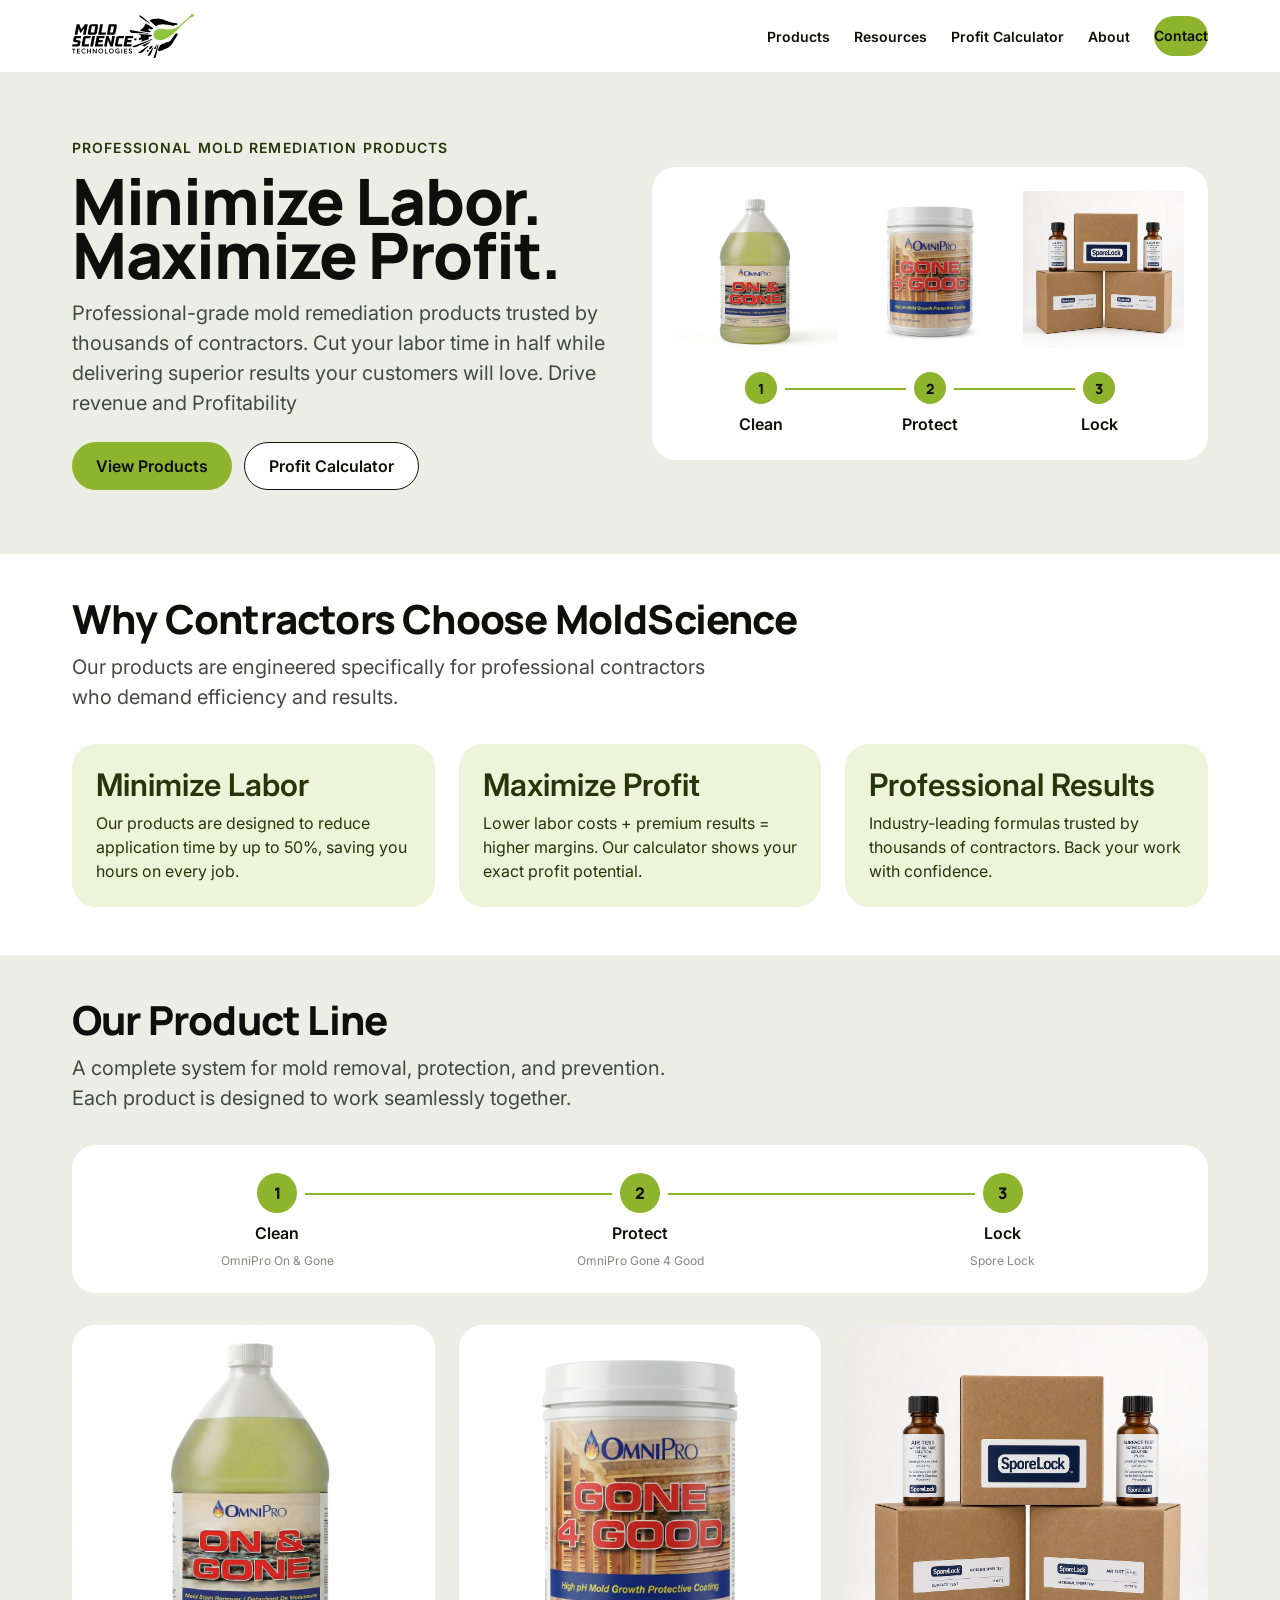
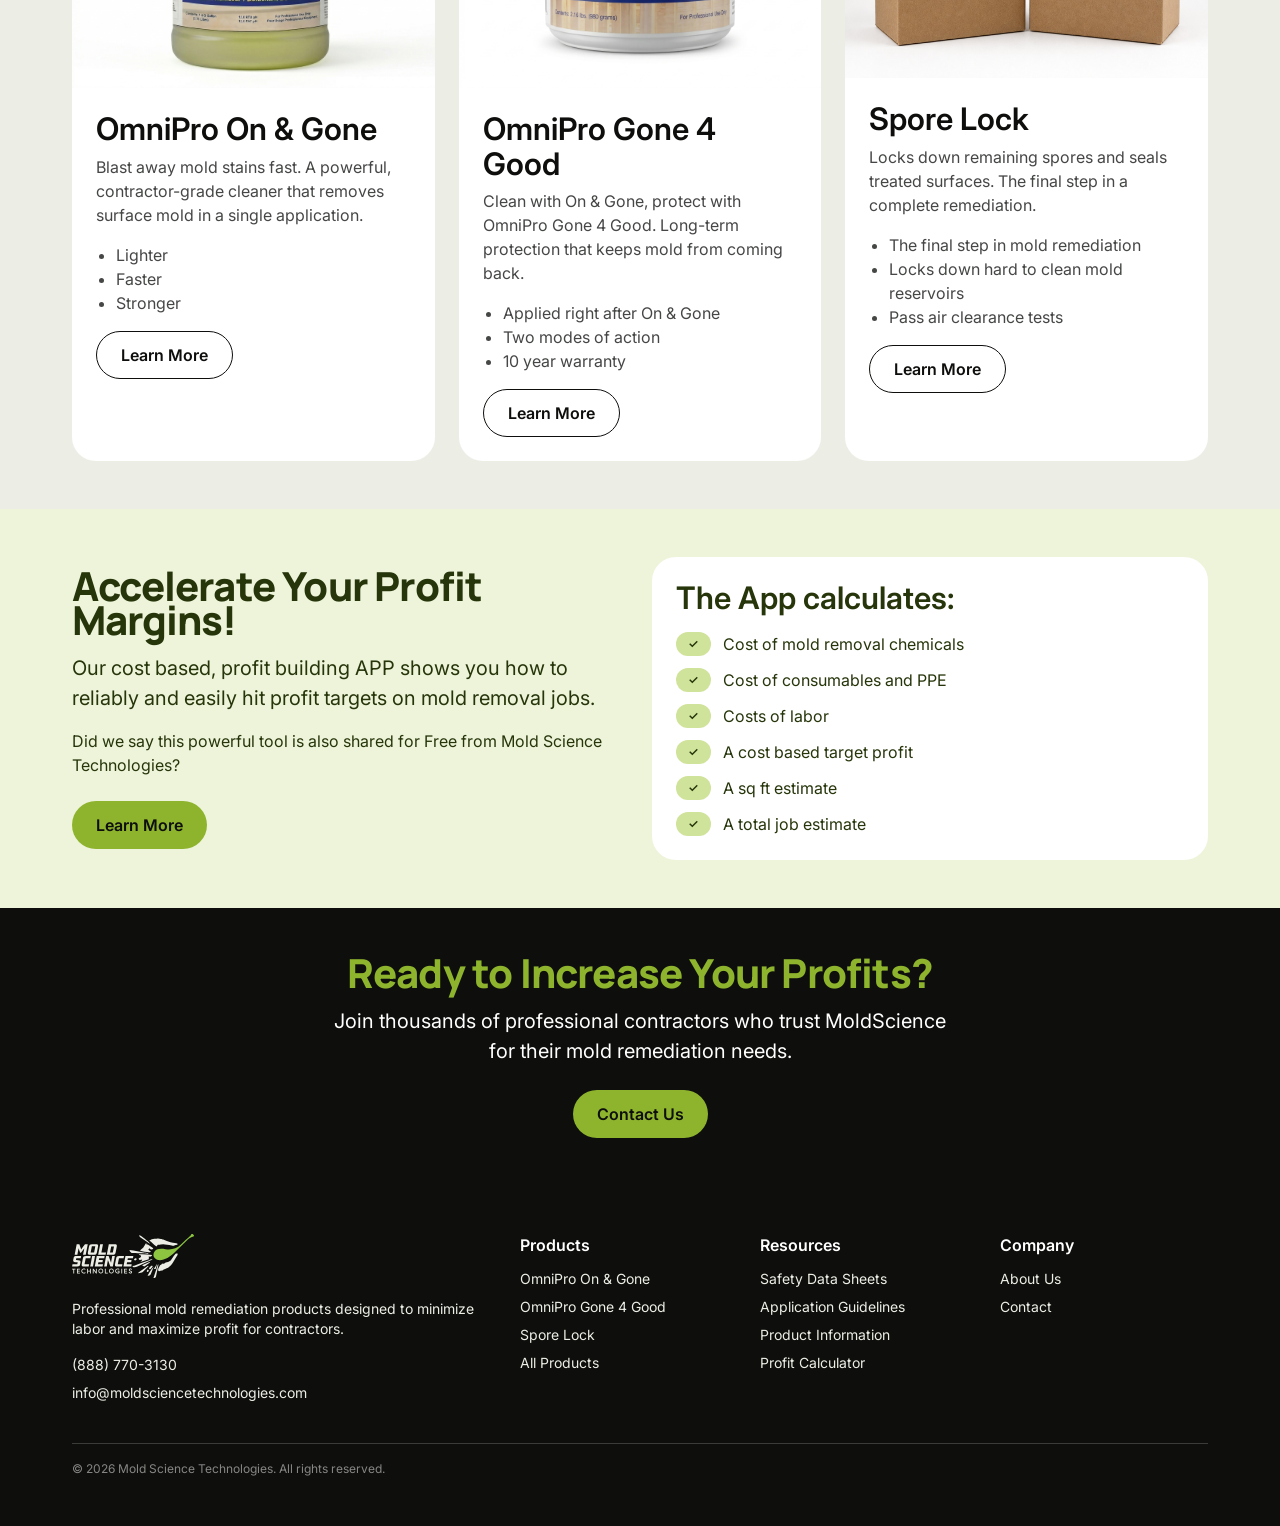
==== index.html @ 7e909fd3 "Sync live site source from Vercel deployment Co-Authored-By: Claude Fable 5 <noreply@anthropic.com>" ====
<!doctype html>
<html lang="en">
<head>
  <meta charset="utf-8">
  <meta name="viewport" content="width=device-width, initial-scale=1">
  <title>Mold Science Technologies — Professional Mold Remediation Products</title>
  <meta name="description" content="Professional-grade mold remediation products trusted by thousands of contractors. Cut your labor time in half while delivering superior results.">
  <link rel="icon" href="/assets/img/favicon.svg" type="image/svg+xml">
  <link rel="preconnect" href="https://fonts.googleapis.com">
  <link rel="preconnect" href="https://fonts.gstatic.com" crossorigin>
  <link href="https://fonts.googleapis.com/css2?family=Manrope:wght@800&family=Inter:wght@400;600&display=swap" rel="stylesheet">
  <link rel="stylesheet" href="/styles/tokens.css">
  <link rel="stylesheet" href="/styles/site.css">
</head>
<body>

  <header class="nav">
    <div class="container nav-inner">
      <a class="nav-logo" href="/" aria-label="Mold Science Technologies — Home">
        <img src="/assets/img/logo.svg" alt="Mold Science Technologies">
      </a>
      <button class="nav-toggle" aria-expanded="false" aria-label="Menu">
        <svg width="24" height="24" viewBox="0 0 24 24" fill="none" aria-hidden="true"><path d="M3 6h18M3 12h18M3 18h18" stroke="currentColor" stroke-width="2" stroke-linecap="round"/></svg>
      </button>
      <ul class="nav-links">
        <li><a href="/products">Products</a></li>
        <li><a href="/resources">Resources</a></li>
        <li><a href="/calculator">Profit Calculator</a></li>
        <li><a href="/about">About</a></li>
        <li><a class="btn btn--primary" href="/contact">Contact</a></li>
      </ul>
    </div>
  </header>

  <main>
    <!-- Hero -->
    <section class="band band--soft band--hero">
      <div class="container grid grid--2" style="align-items: center;">
        <div>
          <p class="eyebrow">Professional Mold Remediation Products</p>
          <h1 class="display-xl mb-4">Minimize Labor. Maximize Profit.</h1>
          <p class="body-lg mb-6">Professional-grade mold remediation products trusted by thousands of contractors. Cut your labor time in half while delivering superior results your customers will love.  Drive revenue and Profitability</p>
          <div class="cluster">
            <a class="btn btn--primary" href="/products">View Products</a>
            <a class="btn btn--tertiary" href="/calculator">Profit Calculator</a>
          </div>
        </div>
        <div class="card">
          <div class="grid grid--3" style="gap: var(--sp-3); grid-template-columns: repeat(3, 1fr);">
            <img src="/assets/img/product-onandgone.jpg" alt="OmniPro On &amp; Gone" loading="eager">
            <img src="/assets/img/product-gone4good.jpg" alt="OmniPro Gone 4 Good" loading="eager">
            <img src="/assets/img/product-sporelock.jpg" alt="Spore Lock" loading="eager">
          </div>
          <ol class="steprail steprail--compact" style="margin-top: var(--sp-4);" aria-label="The MoldScience 3-step system">
            <li><span class="node">1</span><span class="step-name">Clean</span></li>
            <li><span class="node">2</span><span class="step-name">Protect</span></li>
            <li><span class="node">3</span><span class="step-name">Lock</span></li>
          </ol>
        </div>
      </div>
    </section>

    <!-- Why -->
    <section class="band band--white">
      <div class="container">
        <h2 class="display-md mb-4">Why Contractors Choose MoldScience</h2>
        <p class="body-lg mb-8" style="max-width: 640px;">Our products are engineered specifically for professional contractors who demand efficiency and results.</p>
        <div class="grid grid--3">
          <div class="card card--pale">
            <h3 class="display-sm mb-2">Minimize Labor</h3>
            <p>Our products are designed to reduce application time by up to 50%, saving you hours on every job.</p>
          </div>
          <div class="card card--pale">
            <h3 class="display-sm mb-2">Maximize Profit</h3>
            <p>Lower labor costs + premium results = higher margins. Our calculator shows your exact profit potential.</p>
          </div>
          <div class="card card--pale">
            <h3 class="display-sm mb-2">Professional Results</h3>
            <p>Industry-leading formulas trusted by thousands of contractors. Back your work with confidence.</p>
          </div>
        </div>
      </div>
    </section>

    <!-- Product line + step rail -->
    <section class="band band--soft">
      <div class="container">
        <h2 class="display-md mb-4">Our Product Line</h2>
        <p class="body-lg mb-8" style="max-width: 640px;">A complete system for mold removal, protection, and prevention. Each product is designed to work seamlessly together.</p>

        <div class="card mb-8">
          <ol class="steprail" aria-label="The MoldScience 3-step system">
            <li><span class="node">1</span><span class="step-name">Clean</span><span class="step-product">OmniPro On &amp; Gone</span></li>
            <li><span class="node">2</span><span class="step-name">Protect</span><span class="step-product">OmniPro Gone 4 Good</span></li>
            <li><span class="node">3</span><span class="step-name">Lock</span><span class="step-product">Spore Lock</span></li>
          </ol>
        </div>

        <div class="grid grid--3">
          <div class="card card--media">
            <div class="card-figure" style="aspect-ratio: 4 / 3;">
              <img src="/assets/img/product-onandgone.jpg" alt="OmniPro On &amp; Gone bottle" loading="lazy" style="max-height: 100%; object-fit: contain;">
            </div>
            <div class="card-body">
              <h3 class="display-sm mb-2">OmniPro On &amp; Gone</h3>
              <p class="mb-4">Blast away mold stains fast. A powerful, contractor-grade cleaner that removes surface mold in a single application.</p>
              <ul class="mb-4" style="padding-left: var(--sp-5); margin: 0 0 var(--sp-4);">
                <li>Lighter</li>
                <li>Faster</li>
                <li>Stronger</li>
              </ul>
              <a class="btn btn--tertiary" href="/products/on-and-gone">Learn More</a>
            </div>
          </div>
          <div class="card card--media">
            <div class="card-figure" style="aspect-ratio: 4 / 3;">
              <img src="/assets/img/product-gone4good.jpg" alt="OmniPro Gone 4 Good bottle" loading="lazy" style="max-height: 100%; object-fit: contain;">
            </div>
            <div class="card-body">
              <h3 class="display-sm mb-2">OmniPro Gone 4 Good</h3>
              <p class="mb-4">Clean with On &amp; Gone, protect with OmniPro Gone 4 Good. Long-term protection that keeps mold from coming back.</p>
              <ul class="mb-4" style="padding-left: var(--sp-5); margin: 0 0 var(--sp-4);">
                <li>Applied right after On &amp; Gone</li>
                <li>Two modes of action</li>
                <li>10 year warranty</li>
              </ul>
              <a class="btn btn--tertiary" href="/products/gone-4-good">Learn More</a>
            </div>
          </div>
          <div class="card card--media">
            <div class="card-figure" style="aspect-ratio: 4 / 3;">
              <img src="/assets/img/product-sporelock.jpg" alt="Spore Lock bottle" loading="lazy" style="max-height: 100%; object-fit: contain;">
            </div>
            <div class="card-body">
              <h3 class="display-sm mb-2">Spore Lock</h3>
              <p class="mb-4">Locks down remaining spores and seals treated surfaces. The final step in a complete remediation.</p>
              <ul class="mb-4" style="padding-left: var(--sp-5); margin: 0 0 var(--sp-4);">
                <li>The final step in mold remediation</li>
                <li>Locks down hard to clean mold reservoirs</li>
                <li>Pass air clearance tests</li>
              </ul>
              <a class="btn btn--tertiary" href="/products/spore-lock">Learn More</a>
            </div>
          </div>
        </div>
      </div>
    </section>

    <!-- App promo -->
    <section class="band band--pale">
      <div class="container grid grid--2" style="align-items: center;">
        <div>
          <h2 class="display-md mb-4">Accelerate Your Profit Margins!</h2>
          <p class="body-lg mb-4">Our cost based, profit building APP shows you how to reliably and easily hit profit targets on mold removal jobs.</p>
          <p class="mb-6">Did we say this powerful tool is also shared for Free from Mold Science Technologies?</p>
          <a class="btn btn--primary" href="/calculator">Learn More</a>
        </div>
        <div class="card">
          <h3 class="display-sm mb-4">The App calculates:</h3>
          <ul style="list-style: none; margin: 0; padding: 0; display: grid; gap: var(--sp-3);">
            <li class="cluster" style="flex-wrap: nowrap; align-items: flex-start;"><span class="badge" aria-hidden="true">✓</span><span>Cost of mold removal chemicals</span></li>
            <li class="cluster" style="flex-wrap: nowrap; align-items: flex-start;"><span class="badge" aria-hidden="true">✓</span><span>Cost of consumables and PPE</span></li>
            <li class="cluster" style="flex-wrap: nowrap; align-items: flex-start;"><span class="badge" aria-hidden="true">✓</span><span>Costs of labor</span></li>
            <li class="cluster" style="flex-wrap: nowrap; align-items: flex-start;"><span class="badge" aria-hidden="true">✓</span><span>A cost based target profit</span></li>
            <li class="cluster" style="flex-wrap: nowrap; align-items: flex-start;"><span class="badge" aria-hidden="true">✓</span><span>A sq ft estimate</span></li>
            <li class="cluster" style="flex-wrap: nowrap; align-items: flex-start;"><span class="badge" aria-hidden="true">✓</span><span>A total job estimate</span></li>
          </ul>
        </div>
      </div>
    </section>

    <!-- Conversion moment -->
    <section class="band band--dark">
      <div class="container center">
        <h2 class="display-md mb-4">Ready to Increase Your Profits?</h2>
        <p class="body-lg mb-6" style="max-width: 620px; margin-inline: auto;">Join thousands of professional contractors who trust MoldScience for their mold remediation needs.</p>
        <a class="btn btn--primary" href="/contact">Contact Us</a>
      </div>
    </section>
  </main>

  <footer class="footer">
    <div class="container">
      <div class="footer-grid">
        <div>
          <div class="footer-logo"><img src="/assets/img/logo-light.svg" alt="Mold Science Technologies"></div>
          <p>Professional mold remediation products designed to minimize labor and maximize profit for contractors.</p>
          <ul>
            <li><a href="tel:+18887703130">(888) 770-3130</a></li>
            <li><a href="mailto:info@moldsciencetechnologies.com">info@moldsciencetechnologies.com</a></li>
          </ul>
        </div>
        <div>
          <h4>Products</h4>
          <ul>
            <li><a href="/products/on-and-gone">OmniPro On &amp; Gone</a></li>
            <li><a href="/products/gone-4-good">OmniPro Gone 4 Good</a></li>
            <li><a href="/products/spore-lock">Spore Lock</a></li>
            <li><a href="/products">All Products</a></li>
          </ul>
        </div>
        <div>
          <h4>Resources</h4>
          <ul>
            <li><a href="/resources#sds">Safety Data Sheets</a></li>
            <li><a href="/resources#guides">Application Guidelines</a></li>
            <li><a href="/resources">Product Information</a></li>
            <li><a href="/calculator">Profit Calculator</a></li>
          </ul>
        </div>
        <div>
          <h4>Company</h4>
          <ul>
            <li><a href="/about">About Us</a></li>
            <li><a href="/contact">Contact</a></li>
          </ul>
        </div>
      </div>
      <p class="footer-meta">© 2026 Mold Science Technologies. All rights reserved.</p>
    </div>
  </footer>

  <script src="/js/site.js"></script>
</body>
</html>
---- styles/tokens.css ----
/* ==========================================================================
   Mold Science Technologies — Design Tokens
   Source of truth: MST-DESIGN.md v1.0 (locked). No new colors, no new fonts.
   ========================================================================== */

:root {
  /* ---- Color ---- */
  --primary:         #8EB42E; /* logo green — CTAs + step rail ONLY */
  --on-primary:      #0e0f0c;
  --primary-active:  #A6CC48;
  --primary-neutral: #CFE39A; /* badges, step markers */
  --primary-pale:    #EEF4DA; /* pale green feature-card bg */

  --ink:       #0e0f0c; /* headlines, dark bands, footer */
  --ink-deep:  #26350A; /* text on primary-pale surfaces */
  --body:      #454745;
  --mute:      #868685;

  --canvas:      #ffffff;
  --canvas-soft: #ECEEE6; /* sage band */

  --positive:      #2ead4b;
  --positive-deep: #054d28;
  --warning:       #ffd11a;
  --warning-deep:  #b86700;
  --negative:      #d03238;
  --negative-deep: #a72027;

  /* ---- Typography ---- */
  --font-display: "Manrope", "Inter", sans-serif; /* weight 800 heroes */
  --font-body:    "Inter", sans-serif;            /* 400 / 600 */

  /* Scale (Wise, unchanged) — fluid floor for small screens */
  --display-mega-size: clamp(3.25rem, 1rem + 9vw, 7.875rem);   /* → 126 */
  --display-mega-line: 0.85;                                    /* 107/126 */
  --display-xxl-size:  clamp(2.875rem, 1rem + 7vw, 6rem);      /* → 96 */
  --display-xxl-line:  0.854;                                   /* 82/96 */
  --display-xl-size:   clamp(2.25rem, 1.25rem + 4vw, 4rem);    /* → 64 */
  --display-xl-line:   0.844;                                   /* 54/64 */
  --display-md-size:   clamp(1.75rem, 1.35rem + 1.6vw, 2.5rem);/* → 40 */
  --display-md-line:   0.85;                                    /* 34/40 */
  --display-sm-size:   clamp(1.5rem, 1.3rem + 0.8vw, 2rem);    /* → 32, Inter 600 */
  --display-sm-line:   1.125;

  --body-lg-size: 1.25rem;   --body-lg-line: 1.5;   /* 20/30 lead */
  --body-md-size: 1rem;      --body-md-line: 1.5;   /* 16/24 */
  --body-sm-size: 0.875rem;  --body-sm-line: 1.43;  /* 14/20 */
  --caption-size: 0.75rem;   --caption-line: 1.333; /* 12/16 */
  --button-size:  1rem;      /* 16 / 600 */

  /* ---- Shape ---- */
  --radius-card:  24px;
  --radius-input: 12px;
  --radius-pill:  9999px;

  /* ---- Spacing (base 4px) ---- */
  --sp-1: 4px;  --sp-2: 8px;  --sp-3: 12px; --sp-4: 16px;
  --sp-5: 20px; --sp-6: 24px; --sp-8: 32px; --sp-10: 40px;
  --sp-12: 48px; --sp-16: 64px; --sp-20: 80px;

  --band-pad: var(--sp-12);   /* bands 48px vertical */
  --card-pad: var(--sp-6);    /* card interiors 24px */
  --btn-height: 48px;

  --container: 1200px;
}
---- styles/site.css ----
/* ==========================================================================
   Mold Science Technologies — Component layer
   Everything here derives from tokens.css. Page rhythm:
   sage hero → white → alternating sage/white → dark CTA → dark footer.
   ========================================================================== */

/* ---- Reset / base ------------------------------------------------------ */
*, *::before, *::after { box-sizing: border-box; }
html { -webkit-text-size-adjust: 100%; }
body {
  margin: 0;
  font-family: var(--font-body);
  font-size: var(--body-md-size);
  line-height: var(--body-md-line);
  color: var(--body);
  background: var(--canvas);
}
img, video, svg { max-width: 100%; height: auto; display: block; }
a { color: inherit; }
:focus-visible { outline: 2px solid var(--ink); outline-offset: 2px; }

/* ---- Type -------------------------------------------------------------- */
h1, h2, h3, h4 { margin: 0; color: var(--ink); }
p { margin: 0 0 var(--sp-4); }
p:last-child { margin-bottom: 0; }

.display-mega, .display-xxl, .display-xl, .display-md {
  font-family: var(--font-display);
  font-weight: 800; /* heroes never lighter than 800 */
  letter-spacing: -0.02em;
  color: var(--ink);
}
.display-mega { font-size: var(--display-mega-size); line-height: var(--display-mega-line); }
.display-xxl  { font-size: var(--display-xxl-size);  line-height: var(--display-xxl-line); }
.display-xl   { font-size: var(--display-xl-size);   line-height: var(--display-xl-line); }
.display-md   { font-size: var(--display-md-size);   line-height: var(--display-md-line); }
.display-sm   { font-family: var(--font-body); font-weight: 600;
                font-size: var(--display-sm-size); line-height: var(--display-sm-line); color: var(--ink); }

.body-lg  { font-size: var(--body-lg-size); line-height: var(--body-lg-line); }
.body-sm  { font-size: var(--body-sm-size); line-height: var(--body-sm-line); }
.caption  { font-size: var(--caption-size); line-height: var(--caption-line); color: var(--mute); }
.strong   { font-weight: 600; color: var(--ink); }

.eyebrow {
  font-size: var(--body-sm-size);
  font-weight: 600;
  letter-spacing: 0.08em;
  text-transform: uppercase;
  color: var(--ink-deep);
  margin: 0 0 var(--sp-4);
}

/* ---- Layout ------------------------------------------------------------ */
.container {
  max-width: var(--container);
  margin-inline: auto;
  padding-inline: var(--sp-5);
}
@media (min-width: 768px) { .container { padding-inline: var(--sp-8); } }

.band { padding-block: var(--band-pad); }
.band--white { background: var(--canvas); }
.band--soft  { background: var(--canvas-soft); }
.band--pale  { background: var(--primary-pale); color: var(--ink-deep); }
.band--pale h1, .band--pale h2, .band--pale h3, .band--pale h4 { color: var(--ink-deep); }
.band--dark  { background: var(--ink); color: var(--canvas); }
.band--dark h1, .band--dark h2, .band--dark h3 { color: var(--primary); } /* conversion moment */
@media (min-width: 768px) { .band--hero { padding-block: var(--sp-16); } }

.grid { display: grid; gap: var(--sp-6); }
@media (min-width: 768px) {
  .grid--2 { grid-template-columns: repeat(2, 1fr); }
  .grid--3 { grid-template-columns: repeat(3, 1fr); }
}

/* ---- Buttons ------------------------------------------------------------
   primary = green pill / near-black label · secondary = sage pill
   tertiary = white + 1px ink outline. All ~48px tall. */
.btn {
  display: inline-flex;
  align-items: center;
  justify-content: center;
  gap: var(--sp-2);
  min-height: var(--btn-height);
  padding: 0 var(--sp-6);
  border-radius: var(--radius-pill);
  border: 0;
  font-family: var(--font-body);
  font-size: var(--button-size);
  font-weight: 600;
  line-height: 1;
  text-decoration: none;
  cursor: pointer;
  transition: background-color 140ms ease-out, border-color 140ms ease-out;
}
.btn--primary { background: var(--primary); color: var(--on-primary); }
.btn--primary:hover, .btn--primary:active { background: var(--primary-active); }
.btn--secondary { background: var(--canvas-soft); color: var(--ink); }
.btn--secondary:hover { background: var(--primary-neutral); }
.btn--tertiary { background: var(--canvas); color: var(--ink); border: 1px solid var(--ink); }
.btn--tertiary:hover { background: var(--canvas-soft); }
/* on sage bands the secondary pill needs the white surface treatment */
.band--soft .btn--secondary { background: var(--canvas); }
.band--soft .btn--secondary:hover { background: var(--primary-neutral); }

/* ---- Cards --------------------------------------------------------------
   Elevation = surface contrast, not shadows. */
.card {
  background: var(--canvas);
  border-radius: var(--radius-card);
  padding: var(--card-pad);
}
.card--pale { background: var(--primary-pale); color: var(--ink-deep); }
.card--pale h3, .card--pale h4, .card--pale .stat { color: var(--ink-deep); }
.card--dark { background: var(--ink); color: var(--canvas); } /* promo moments only */
.card--dark h3, .card--dark h4 { color: var(--primary); }
.card--media { padding: 0; overflow: hidden; }
.card--media .card-body { padding: var(--card-pad); }
.card-figure { background: var(--canvas); display: grid; place-items: center; }
.card-figure img { width: 100%; object-fit: contain; }

.stat { font-family: var(--font-display); font-weight: 800; font-size: var(--display-md-size); line-height: var(--display-md-line); }

/* ---- Badges -------------------------------------------------------------*/
.badge {
  display: inline-flex;
  align-items: center;
  padding: var(--sp-1) var(--sp-3);
  border-radius: var(--radius-pill);
  background: var(--primary-neutral);
  color: var(--ink-deep);
  font-size: var(--caption-size);
  font-weight: 600;
  line-height: var(--caption-line);
}

/* ---- Step rail — THE signature element -----------------------------------
   Clean (On & Gone) → Protect (Gone 4 Good) → Lock (Spore Lock).
   Green nodes joined by a connector. On product pages, `aria-current="step"`
   marks "you are here": current node solid green, others outlined. */
.steprail {
  display: flex;
  list-style: none;
  margin: 0;
  padding: 0;
}
.steprail li {
  position: relative;
  flex: 1;
  display: flex;
  flex-direction: column;
  align-items: center;
  text-align: center;
  gap: var(--sp-2);
  padding-top: var(--sp-1);
}
.steprail .node {
  width: 40px;
  height: 40px;
  border-radius: 50%;
  display: grid;
  place-items: center;
  background: var(--primary);
  color: var(--on-primary);
  font-family: var(--font-display);
  font-weight: 800;
  font-size: var(--body-md-size);
  position: relative;
  z-index: 1;
}
/* connector */
.steprail li + li::before {
  content: "";
  position: absolute;
  top: calc(var(--sp-1) + 20px);
  right: calc(50% + 28px);
  left: calc(-50% + 28px);
  height: 2px;
  background: var(--primary);
}
.steprail .step-name {
  font-weight: 600;
  color: var(--ink);
  font-size: var(--body-md-size);
  line-height: var(--body-md-line);
}
.steprail .step-product {
  font-size: var(--caption-size);
  line-height: var(--caption-line);
  color: var(--mute);
}
/* dark surface variant */
.band--dark .steprail .step-name, .card--dark .steprail .step-name { color: var(--canvas); }
.band--dark .steprail li + li::before, .card--dark .steprail li + li::before { background: var(--primary); }
/* "you are here" (compact, top of product pages) */
.steprail--current li:not([aria-current]) .node {
  background: transparent;
  color: var(--mute);
  box-shadow: inset 0 0 0 2px var(--mute);
}
.steprail--current li:not([aria-current]) .step-name { color: var(--mute); }
.steprail--compact .node { width: 32px; height: 32px; font-size: var(--body-sm-size); }
.steprail--compact li + li::before { top: calc(var(--sp-1) + 16px); right: calc(50% + 24px); left: calc(-50% + 24px); }
.steprail--compact .step-product { display: none; }

/* ---- Nav ---------------------------------------------------------------- */
.nav {
  position: sticky;
  top: 0;
  z-index: 50;
  background: var(--canvas);
  border-bottom: 1px solid var(--canvas-soft);
}
.nav-inner {
  display: flex;
  align-items: center;
  gap: var(--sp-6);
  min-height: 72px;
}
.nav-logo { display: flex; align-items: center; margin-right: auto; }
.nav-logo img { height: 44px; width: auto; }
.nav-links {
  display: flex;
  align-items: center;
  gap: var(--sp-6);
  list-style: none;
  margin: 0;
  padding: 0;
}
.nav-links a {
  text-decoration: none;
  font-weight: 600;
  font-size: var(--body-sm-size);
  color: var(--ink);
  padding: var(--sp-2) 0;
}
.nav-links a:hover { color: var(--ink-deep); text-decoration: underline; text-underline-offset: 4px; }
.nav-links a[aria-current="page"] { text-decoration: underline; text-underline-offset: 4px; text-decoration-color: var(--primary); text-decoration-thickness: 2px; }
.nav .btn { min-height: 40px; }
.nav-toggle {
  display: none;
  background: none;
  border: 0;
  padding: var(--sp-2);
  cursor: pointer;
  color: var(--ink);
}
@media (max-width: 899px) {
  .nav-toggle { display: inline-flex; }
  .nav-links {
    display: none;
    position: absolute;
    top: 100%;
    left: 0;
    right: 0;
    flex-direction: column;
    align-items: stretch;
    gap: 0;
    background: var(--canvas);
    border-bottom: 1px solid var(--canvas-soft);
    padding: var(--sp-2) var(--sp-5) var(--sp-5);
  }
  .nav-links a { display: block; padding: var(--sp-3) 0; }
  .nav-links a.btn { display: inline-flex; margin-top: var(--sp-2); padding: 0 var(--sp-6); }
  .nav.is-open .nav-links { display: flex; }
}

/* ---- Footer -------------------------------------------------------------- */
.footer {
  background: var(--ink);
  color: var(--canvas-soft);
  padding-block: var(--band-pad);
  font-size: var(--body-sm-size);
  line-height: var(--body-sm-line);
}
.footer-grid { display: grid; gap: var(--sp-8); }
@media (min-width: 768px) { .footer-grid { grid-template-columns: 2fr 1fr 1fr 1fr; } }
.footer h4 {
  color: var(--canvas);
  font-size: var(--body-md-size);
  font-weight: 600;
  margin-bottom: var(--sp-3);
}
.footer ul { list-style: none; margin: 0; padding: 0; }
.footer li { margin-bottom: var(--sp-2); }
.footer a { color: var(--canvas-soft); text-decoration: none; }
.footer a:hover { color: var(--canvas); text-decoration: underline; text-underline-offset: 3px; }
.footer-logo { display: inline-block; margin-bottom: var(--sp-4); }
.footer-logo img { height: 44px; width: auto; }
.footer-meta {
  margin-top: var(--sp-8);
  padding-top: var(--sp-4);
  border-top: 1px solid rgba(236, 238, 230, 0.2);
  color: var(--mute);
  font-size: var(--caption-size);
}

/* ---- Forms ---------------------------------------------------------------- */
.field { display: grid; gap: var(--sp-1); margin-bottom: var(--sp-4); }
.field label {
  font-size: var(--body-sm-size);
  font-weight: 600;
  color: var(--ink);
}
.input, select.input, textarea.input {
  width: 100%;
  min-height: var(--btn-height);
  padding: var(--sp-3) var(--sp-4);
  border: 1px solid var(--mute);
  border-radius: var(--radius-input);
  background: var(--canvas);
  font: inherit;
  color: var(--ink);
}
textarea.input { min-height: 120px; resize: vertical; }
.input:focus-visible { outline: 2px solid var(--ink); outline-offset: 0; border-color: var(--ink); }
.input[aria-invalid="true"] { border-color: var(--negative); outline-color: var(--negative); }
.field .error { color: var(--negative-deep); font-size: var(--caption-size); line-height: var(--caption-line); }
.field .hint  { color: var(--mute); font-size: var(--caption-size); line-height: var(--caption-line); }

/* ---- Download rows -------------------------------------------------------- */
.download-row {
  display: flex;
  align-items: center;
  gap: var(--sp-4);
  background: var(--canvas);
  border-radius: var(--radius-card);
  padding: var(--sp-4) var(--card-pad);
}
.doc-icon {
  flex: none;
  width: 48px;
  height: 48px;
  border-radius: var(--radius-input);
  display: grid;
  place-items: center;
  background: var(--canvas-soft);
  color: var(--ink);
}
.doc-icon--sds { background: var(--warning); } /* safety chrome reads instantly as "safety document" */
.download-row .doc-title { font-weight: 600; color: var(--ink); }
.download-row .doc-meta { color: var(--mute); font-size: var(--caption-size); line-height: var(--caption-line); }
.download-row .doc-text { flex: 1; min-width: 0; }
.download-row .btn { flex: none; }
@media (max-width: 560px) {
  .download-row { flex-wrap: wrap; }
  .download-row .doc-text { flex-basis: calc(100% - 48px - var(--sp-4)); }
  .download-row .btn { width: 100%; }
}

/* ---- Callouts (status colors are status-only, never brand) ---------------- */
.callout {
  display: flex;
  gap: var(--sp-3);
  padding: var(--sp-4);
  border-radius: var(--radius-input);
  font-size: var(--body-sm-size);
  line-height: var(--body-sm-line);
}
.callout--warning  { background: var(--warning);  color: var(--ink); }
.callout--positive { background: var(--positive); color: var(--canvas); }
.callout--negative { background: var(--negative); color: var(--canvas); }

/* ---- Video embed ----------------------------------------------------------- */
.media-frame {
  border-radius: var(--radius-card);
  overflow: hidden;
  background: var(--ink);
  aspect-ratio: 16 / 9;
}
.media-frame > video, .media-frame > iframe, .media-frame > .media-placeholder {
  width: 100%;
  height: 100%;
  border: 0;
  display: block;
  object-fit: cover;
}
.media-placeholder {
  display: grid;
  place-items: center;
  color: var(--canvas-soft);
  font-size: var(--body-sm-size);
  text-align: center;
  padding: var(--sp-6);
}

/* ---- Utilities --------------------------------------------------------------*/
.mt-0 { margin-top: 0; }
.mb-2 { margin-bottom: var(--sp-2); }
.mb-4 { margin-bottom: var(--sp-4); }
.mb-6 { margin-bottom: var(--sp-6); }
.mb-8 { margin-bottom: var(--sp-8); }
.stack > * + * { margin-top: var(--sp-4); }
.cluster { display: flex; flex-wrap: wrap; gap: var(--sp-3); align-items: center; }
.center { text-align: center; }
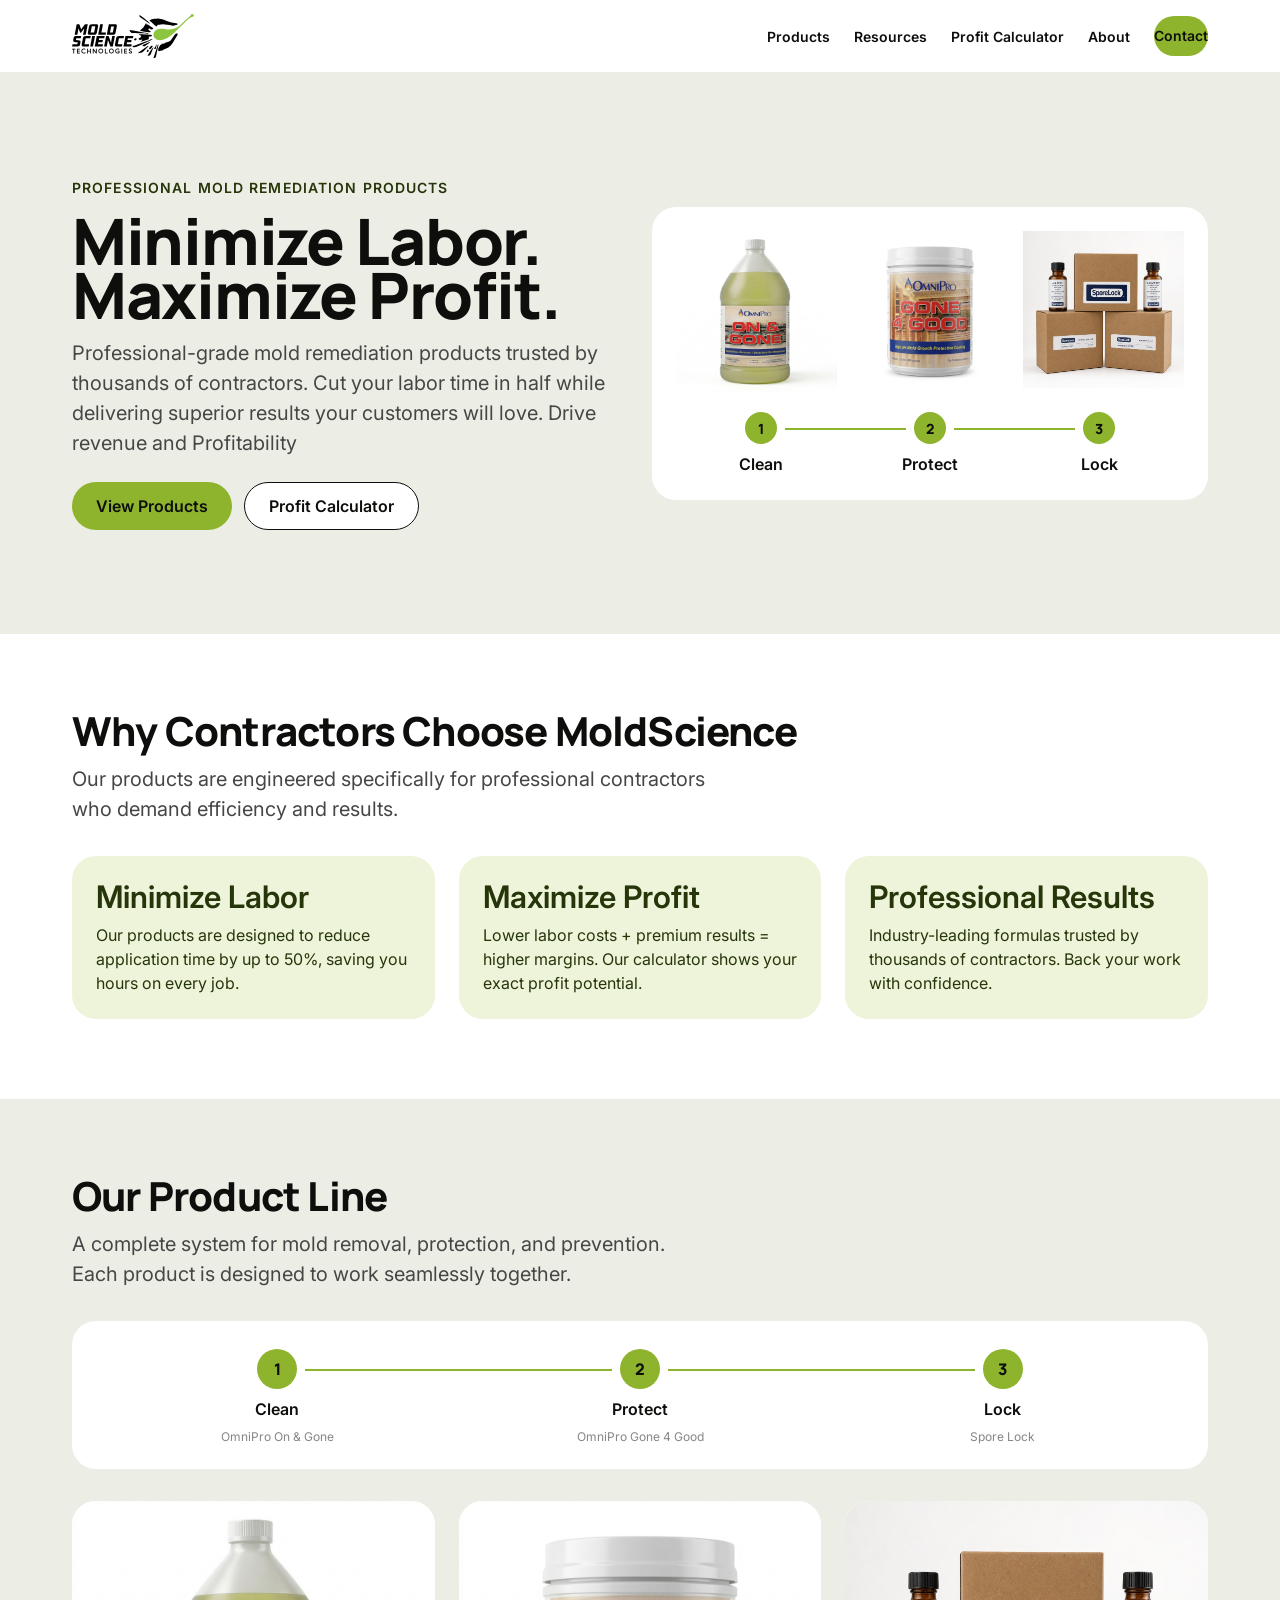
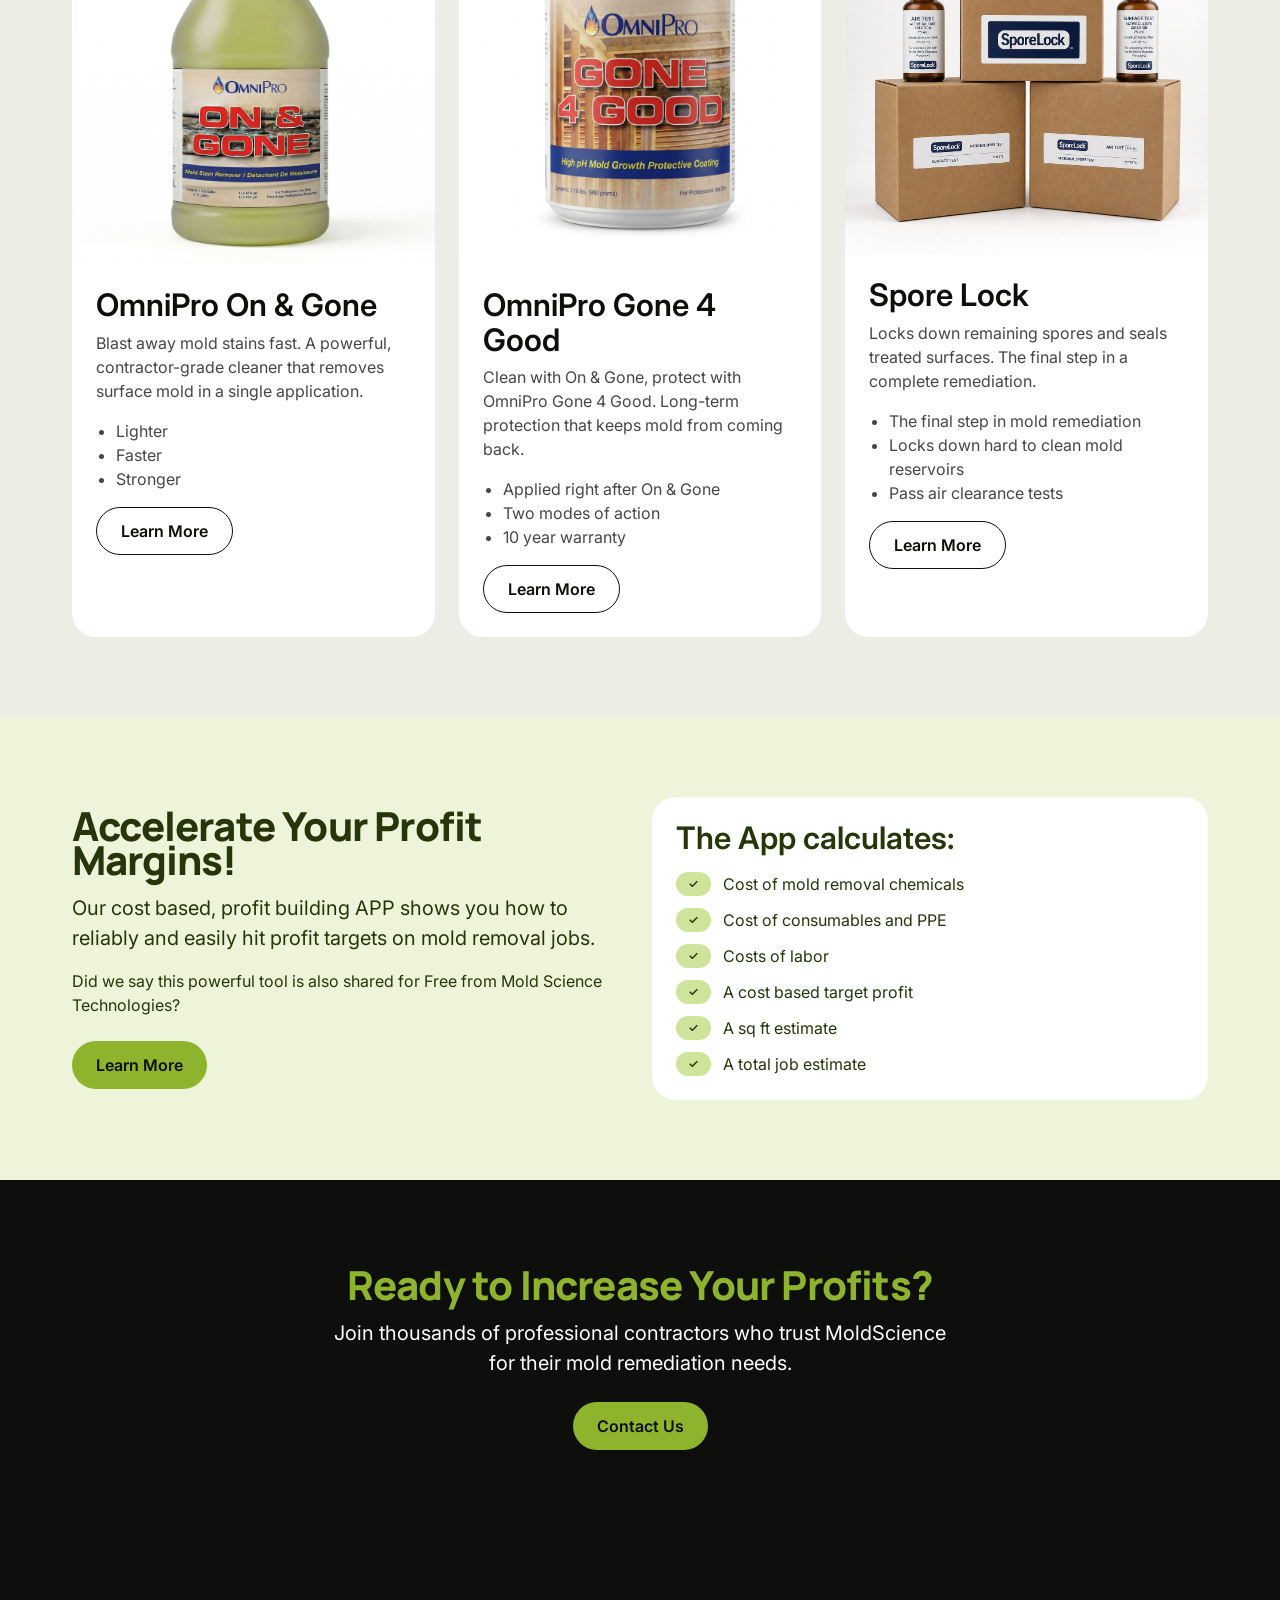
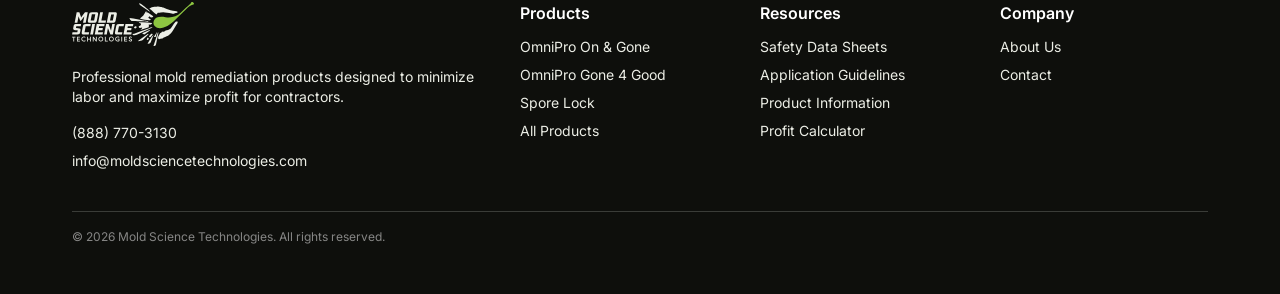
==== commit 6679885b: "Motion + polish layer: expensive easing, staggered reveals, hover physics, macro whitespace; add des" ====
--- a/index.html
+++ b/index.html
@@ -11,6 +11,7 @@
   <link href="https://fonts.googleapis.com/css2?family=Manrope:wght@800&family=Inter:wght@400;600&display=swap" rel="stylesheet">
   <link rel="stylesheet" href="/styles/tokens.css">
   <link rel="stylesheet" href="/styles/site.css">
+  <link rel="stylesheet" href="/styles/motion.css">
 </head>
 <body>
 
@@ -35,23 +36,23 @@
   <main>
     <!-- Hero -->
     <section class="band band--soft band--hero">
-      <div class="container grid grid--2" style="align-items: center;">
-        <div>
-          <p class="eyebrow">Professional Mold Remediation Products</p>
-          <h1 class="display-xl mb-4">Minimize Labor. Maximize Profit.</h1>
-          <p class="body-lg mb-6">Professional-grade mold remediation products trusted by thousands of contractors. Cut your labor time in half while delivering superior results your customers will love.  Drive revenue and Profitability</p>
-          <div class="cluster">
+      <div data-reveal-group class="container grid grid--2" style="align-items: center;">
+        <div>
+          <p data-reveal class="eyebrow" style="--reveal-i:0">Professional Mold Remediation Products</p>
+          <h1 data-reveal class="display-xl mb-4" style="--reveal-i:1">Minimize Labor. Maximize Profit.</h1>
+          <p data-reveal class="body-lg mb-6" style="--reveal-i:2">Professional-grade mold remediation products trusted by thousands of contractors. Cut your labor time in half while delivering superior results your customers will love.  Drive revenue and Profitability</p>
+          <div class="cluster" data-reveal style="--reveal-i:3">
             <a class="btn btn--primary" href="/products">View Products</a>
             <a class="btn btn--tertiary" href="/calculator">Profit Calculator</a>
           </div>
         </div>
-        <div class="card">
-          <div class="grid grid--3" style="gap: var(--sp-3); grid-template-columns: repeat(3, 1fr);">
+        <div data-reveal class="card" style="--reveal-i:4">
+          <div data-reveal-group class="grid grid--3" style="gap: var(--sp-3); grid-template-columns: repeat(3, 1fr);">
             <img src="/assets/img/product-onandgone.jpg" alt="OmniPro On &amp; Gone" loading="eager">
             <img src="/assets/img/product-gone4good.jpg" alt="OmniPro Gone 4 Good" loading="eager">
             <img src="/assets/img/product-sporelock.jpg" alt="Spore Lock" loading="eager">
           </div>
-          <ol class="steprail steprail--compact" style="margin-top: var(--sp-4);" aria-label="The MoldScience 3-step system">
+          <ol data-reveal class="steprail steprail--compact" style="margin-top: var(--sp-4);" aria-label="The MoldScience 3-step system">
             <li><span class="node">1</span><span class="step-name">Clean</span></li>
             <li><span class="node">2</span><span class="step-name">Protect</span></li>
             <li><span class="node">3</span><span class="step-name">Lock</span></li>
@@ -63,18 +64,18 @@
     <!-- Why -->
     <section class="band band--white">
       <div class="container">
-        <h2 class="display-md mb-4">Why Contractors Choose MoldScience</h2>
-        <p class="body-lg mb-8" style="max-width: 640px;">Our products are engineered specifically for professional contractors who demand efficiency and results.</p>
-        <div class="grid grid--3">
-          <div class="card card--pale">
+        <h2 data-reveal class="display-md mb-4">Why Contractors Choose MoldScience</h2>
+        <p data-reveal class="body-lg mb-8" style="max-width: 640px;">Our products are engineered specifically for professional contractors who demand efficiency and results.</p>
+        <div data-reveal-group class="grid grid--3">
+          <div data-reveal class="card card--pale">
             <h3 class="display-sm mb-2">Minimize Labor</h3>
             <p>Our products are designed to reduce application time by up to 50%, saving you hours on every job.</p>
           </div>
-          <div class="card card--pale">
+          <div data-reveal class="card card--pale">
             <h3 class="display-sm mb-2">Maximize Profit</h3>
             <p>Lower labor costs + premium results = higher margins. Our calculator shows your exact profit potential.</p>
           </div>
-          <div class="card card--pale">
+          <div data-reveal class="card card--pale">
             <h3 class="display-sm mb-2">Professional Results</h3>
             <p>Industry-leading formulas trusted by thousands of contractors. Back your work with confidence.</p>
           </div>
@@ -85,23 +86,23 @@
     <!-- Product line + step rail -->
     <section class="band band--soft">
       <div class="container">
-        <h2 class="display-md mb-4">Our Product Line</h2>
-        <p class="body-lg mb-8" style="max-width: 640px;">A complete system for mold removal, protection, and prevention. Each product is designed to work seamlessly together.</p>
-
-        <div class="card mb-8">
-          <ol class="steprail" aria-label="The MoldScience 3-step system">
+        <h2 data-reveal class="display-md mb-4">Our Product Line</h2>
+        <p data-reveal class="body-lg mb-8" style="max-width: 640px;">A complete system for mold removal, protection, and prevention. Each product is designed to work seamlessly together.</p>
+
+        <div data-reveal class="card mb-8">
+          <ol data-reveal class="steprail" aria-label="The MoldScience 3-step system">
             <li><span class="node">1</span><span class="step-name">Clean</span><span class="step-product">OmniPro On &amp; Gone</span></li>
             <li><span class="node">2</span><span class="step-name">Protect</span><span class="step-product">OmniPro Gone 4 Good</span></li>
             <li><span class="node">3</span><span class="step-name">Lock</span><span class="step-product">Spore Lock</span></li>
           </ol>
         </div>
 
-        <div class="grid grid--3">
-          <div class="card card--media">
-            <div class="card-figure" style="aspect-ratio: 4 / 3;">
+        <div data-reveal-group class="grid grid--3">
+          <div data-reveal class="card card--media">
+            <div data-reveal class="card-figure" style="aspect-ratio: 4 / 3;">
               <img src="/assets/img/product-onandgone.jpg" alt="OmniPro On &amp; Gone bottle" loading="lazy" style="max-height: 100%; object-fit: contain;">
             </div>
-            <div class="card-body">
+            <div data-reveal class="card-body">
               <h3 class="display-sm mb-2">OmniPro On &amp; Gone</h3>
               <p class="mb-4">Blast away mold stains fast. A powerful, contractor-grade cleaner that removes surface mold in a single application.</p>
               <ul class="mb-4" style="padding-left: var(--sp-5); margin: 0 0 var(--sp-4);">
@@ -112,11 +113,11 @@
               <a class="btn btn--tertiary" href="/products/on-and-gone">Learn More</a>
             </div>
           </div>
-          <div class="card card--media">
-            <div class="card-figure" style="aspect-ratio: 4 / 3;">
+          <div data-reveal class="card card--media">
+            <div data-reveal class="card-figure" style="aspect-ratio: 4 / 3;">
               <img src="/assets/img/product-gone4good.jpg" alt="OmniPro Gone 4 Good bottle" loading="lazy" style="max-height: 100%; object-fit: contain;">
             </div>
-            <div class="card-body">
+            <div data-reveal class="card-body">
               <h3 class="display-sm mb-2">OmniPro Gone 4 Good</h3>
               <p class="mb-4">Clean with On &amp; Gone, protect with OmniPro Gone 4 Good. Long-term protection that keeps mold from coming back.</p>
               <ul class="mb-4" style="padding-left: var(--sp-5); margin: 0 0 var(--sp-4);">
@@ -127,11 +128,11 @@
               <a class="btn btn--tertiary" href="/products/gone-4-good">Learn More</a>
             </div>
           </div>
-          <div class="card card--media">
-            <div class="card-figure" style="aspect-ratio: 4 / 3;">
+          <div data-reveal class="card card--media">
+            <div data-reveal class="card-figure" style="aspect-ratio: 4 / 3;">
               <img src="/assets/img/product-sporelock.jpg" alt="Spore Lock bottle" loading="lazy" style="max-height: 100%; object-fit: contain;">
             </div>
-            <div class="card-body">
+            <div data-reveal class="card-body">
               <h3 class="display-sm mb-2">Spore Lock</h3>
               <p class="mb-4">Locks down remaining spores and seals treated surfaces. The final step in a complete remediation.</p>
               <ul class="mb-4" style="padding-left: var(--sp-5); margin: 0 0 var(--sp-4);">
@@ -148,14 +149,14 @@
 
     <!-- App promo -->
     <section class="band band--pale">
-      <div class="container grid grid--2" style="align-items: center;">
-        <div>
-          <h2 class="display-md mb-4">Accelerate Your Profit Margins!</h2>
-          <p class="body-lg mb-4">Our cost based, profit building APP shows you how to reliably and easily hit profit targets on mold removal jobs.</p>
+      <div data-reveal-group class="container grid grid--2" style="align-items: center;">
+        <div>
+          <h2 data-reveal class="display-md mb-4">Accelerate Your Profit Margins!</h2>
+          <p data-reveal class="body-lg mb-4">Our cost based, profit building APP shows you how to reliably and easily hit profit targets on mold removal jobs.</p>
           <p class="mb-6">Did we say this powerful tool is also shared for Free from Mold Science Technologies?</p>
           <a class="btn btn--primary" href="/calculator">Learn More</a>
         </div>
-        <div class="card">
+        <div data-reveal class="card">
           <h3 class="display-sm mb-4">The App calculates:</h3>
           <ul style="list-style: none; margin: 0; padding: 0; display: grid; gap: var(--sp-3);">
             <li class="cluster" style="flex-wrap: nowrap; align-items: flex-start;"><span class="badge" aria-hidden="true">✓</span><span>Cost of mold removal chemicals</span></li>
@@ -172,8 +173,8 @@
     <!-- Conversion moment -->
     <section class="band band--dark">
       <div class="container center">
-        <h2 class="display-md mb-4">Ready to Increase Your Profits?</h2>
-        <p class="body-lg mb-6" style="max-width: 620px; margin-inline: auto;">Join thousands of professional contractors who trust MoldScience for their mold remediation needs.</p>
+        <h2 data-reveal class="display-md mb-4">Ready to Increase Your Profits?</h2>
+        <p data-reveal class="body-lg mb-6" style="max-width: 620px; margin-inline: auto;">Join thousands of professional contractors who trust MoldScience for their mold remediation needs.</p>
         <a class="btn btn--primary" href="/contact">Contact Us</a>
       </div>
     </section>
@@ -220,6 +221,7 @@
     </div>
   </footer>
 
+  <script src="/js/motion.js" defer></script>
   <script src="/js/site.js"></script>
 </body>
 </html>
--- a/styles/motion.css
+++ b/styles/motion.css
@@ -0,0 +1,86 @@
+:root {
+  --ease-out-expo: cubic-bezier(0.22, 1, 0.36, 1);
+  --ease-spring: cubic-bezier(0.32, 0.72, 0, 1);
+  --dur-fast: 180ms;
+  --dur-med: 500ms;
+  --dur-slow: 700ms;
+}
+
+html.js [data-reveal] { opacity: 0; transform: translateY(20px); }
+html.js [data-reveal].is-visible {
+  opacity: 1;
+  transform: none;
+  transition: opacity var(--dur-slow) var(--ease-out-expo), transform var(--dur-slow) var(--ease-out-expo);
+  transition-delay: calc(var(--reveal-i, 0) * 70ms);
+}
+
+.card { transition: transform var(--dur-med) var(--ease-spring), background-color var(--dur-med) var(--ease-spring); }
+.card--media img { transition: transform var(--dur-slow) var(--ease-out-expo); }
+.btn { transition: background-color var(--dur-fast) var(--ease-out-expo), transform var(--dur-fast) var(--ease-out-expo); }
+.btn:active { transform: scale(0.97); }
+
+.nav {
+  position: sticky;
+  top: 0;
+  z-index: 40;
+  transition: box-shadow var(--dur-med) var(--ease-out-expo), background-color var(--dur-med) var(--ease-out-expo);
+}
+.nav.is-scrolled { box-shadow: 0 1px 0 rgba(14, 15, 12, 0.08), 0 8px 24px -16px rgba(14, 15, 12, 0.18); }
+
+.nav-links a:not(.btn) {
+  background-image: linear-gradient(var(--primary), var(--primary));
+  background-position: left calc(100% - 3px);
+  background-repeat: no-repeat;
+  background-size: 0 2px;
+  transition: background-size 240ms var(--ease-out-expo);
+}
+.nav-links a:not(.btn):hover,
+.nav-links a:not(.btn):focus-visible,
+.nav-links a:not(.btn)[aria-current="page"] {
+  background-size: 100% 2px;
+  text-decoration: none;
+}
+
+html.js .steprail[data-reveal] li + li::before { transform: scaleX(0); transform-origin: left; }
+html.js .steprail[data-reveal] .node { opacity: 0; transform: scale(0.6); }
+html.js .steprail[data-reveal].is-visible li + li::before {
+  transform: scaleX(1);
+  transition: transform 900ms var(--ease-out-expo);
+}
+html.js .steprail[data-reveal].is-visible .node {
+  opacity: 1;
+  transform: scale(1);
+  transition: opacity var(--dur-med) var(--ease-out-expo), transform var(--dur-med) var(--ease-spring);
+}
+html.js .steprail[data-reveal].is-visible li:nth-child(2) .node { transition-delay: 80ms; }
+html.js .steprail[data-reveal].is-visible li:nth-child(3) .node { transition-delay: 160ms; }
+
+@media (hover: hover) {
+  a.card:hover, .card--link:hover { transform: translateY(-4px); }
+  .card--media:hover img { transform: scale(1.03); }
+  .btn--primary:hover { transform: translateY(-1px); }
+}
+
+@media (prefers-reduced-motion: reduce) {
+  html.js [data-reveal], html.js [data-reveal].is-visible {
+    opacity: 1;
+    transform: none;
+    transition: none;
+  }
+  html.js .steprail[data-reveal] li + li::before,
+  html.js .steprail[data-reveal] .node,
+  html.js .steprail[data-reveal].is-visible li + li::before,
+  html.js .steprail[data-reveal].is-visible .node {
+    opacity: 1;
+    transform: none;
+    transition: none;
+  }
+}
+
+/* ---- Macro whitespace ---------------------------------------------------- */
+@media (min-width: 1024px) {
+  .band { padding-block: 80px; }
+  .band--hero { padding-block: 104px; }
+  .band--dark { padding-block: 88px; }
+  .footer { padding-top: 64px; }
+}
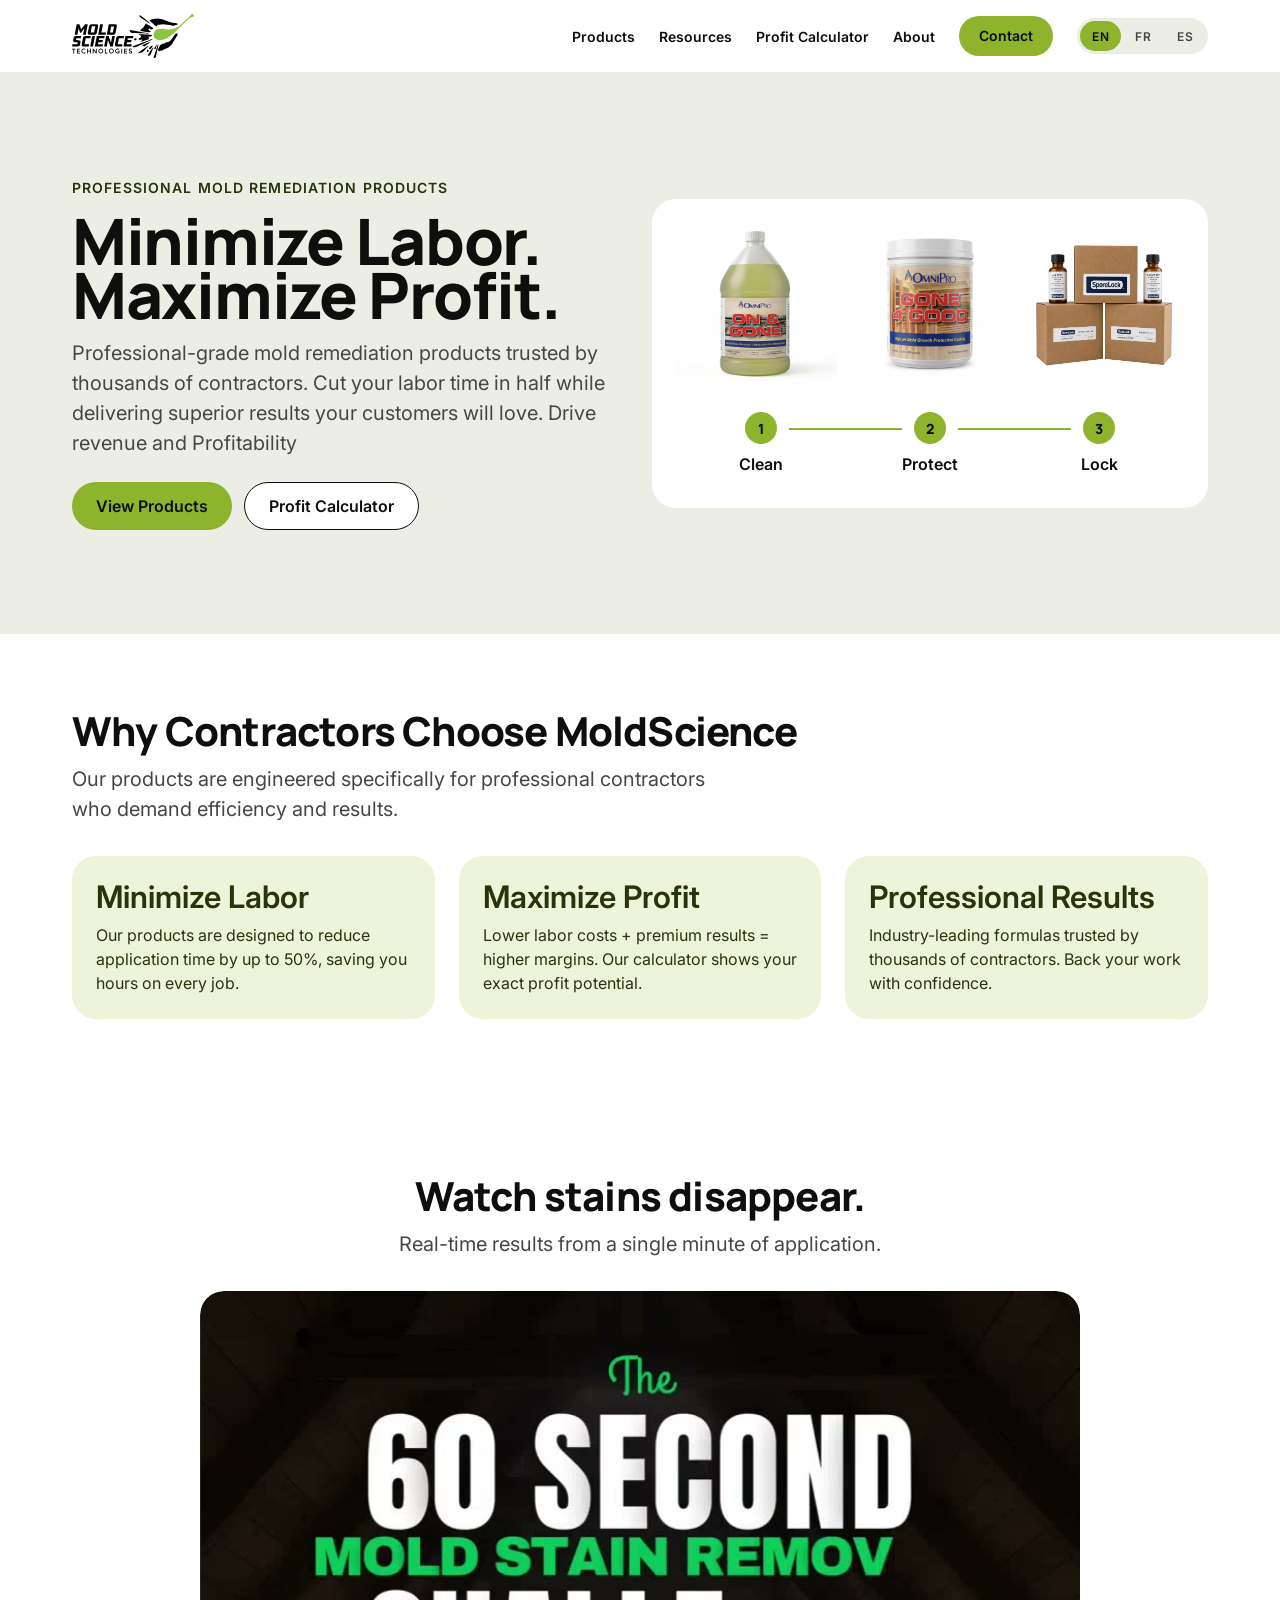
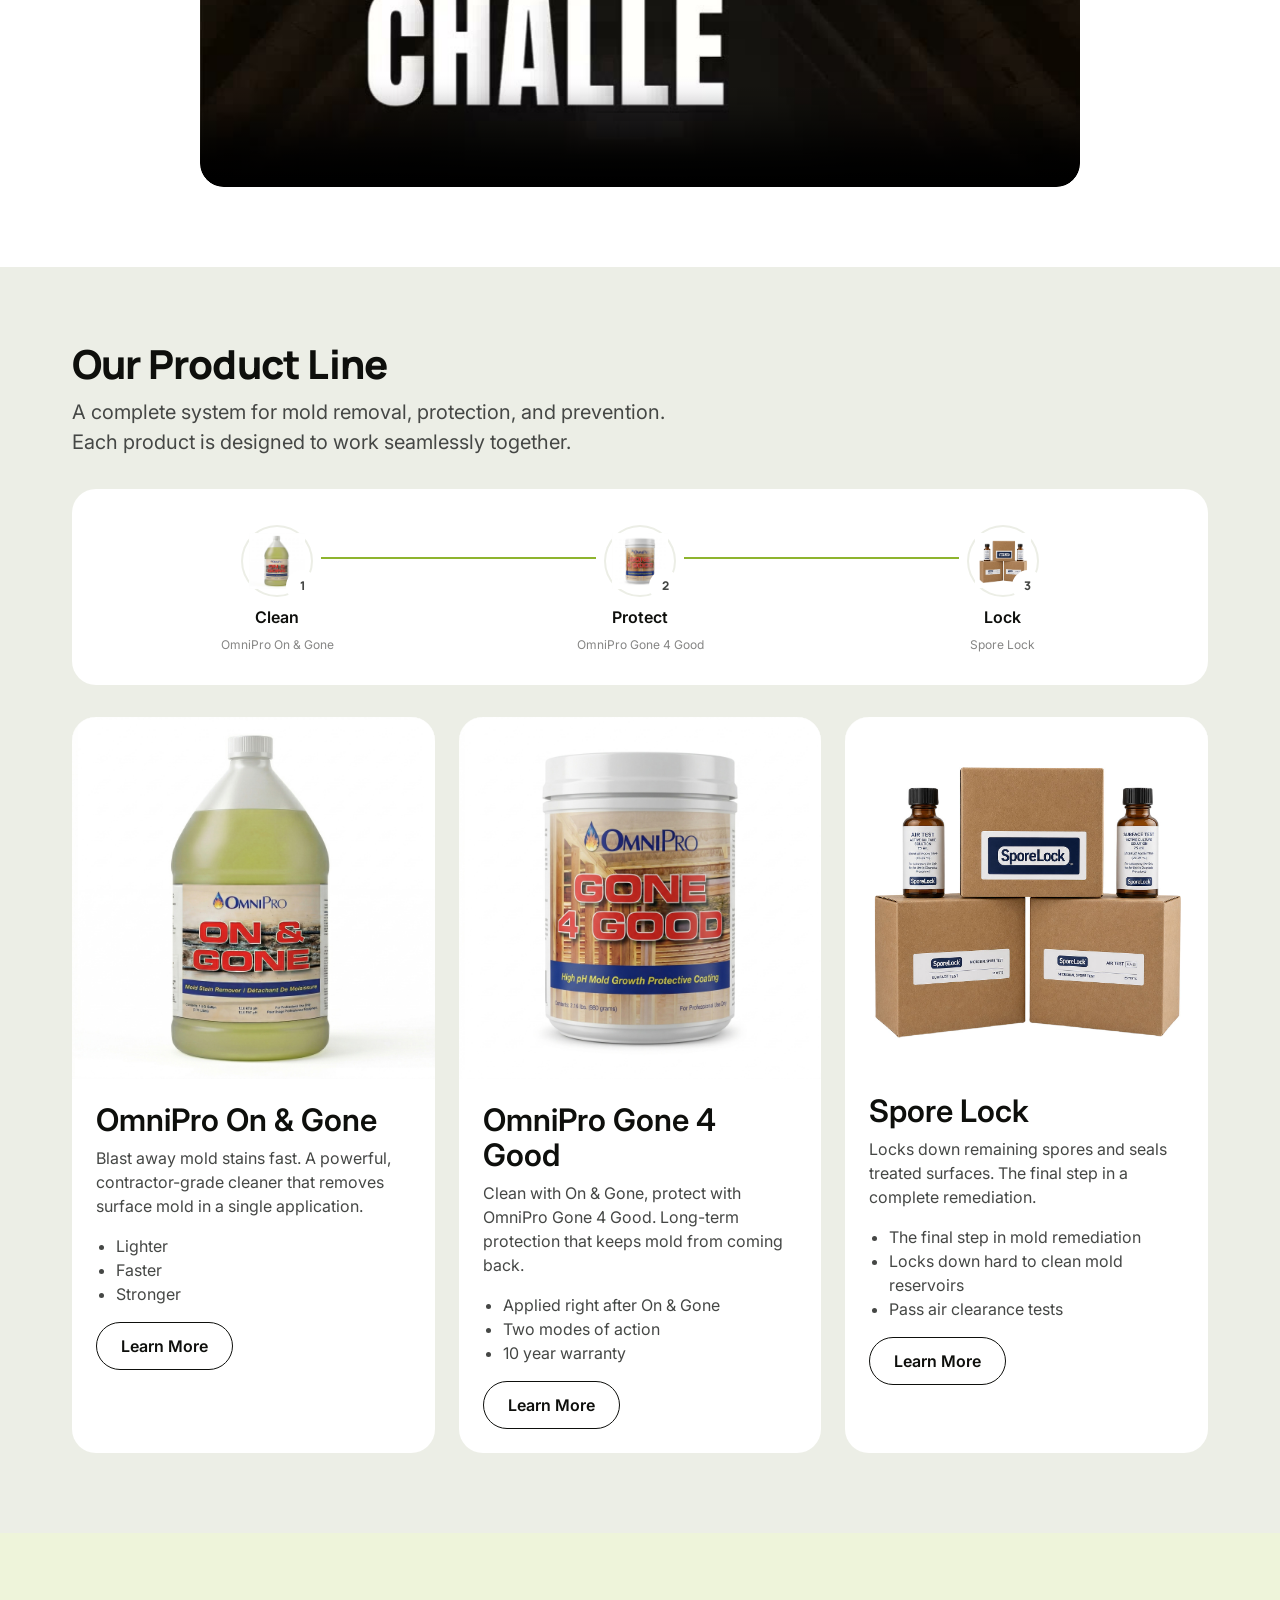
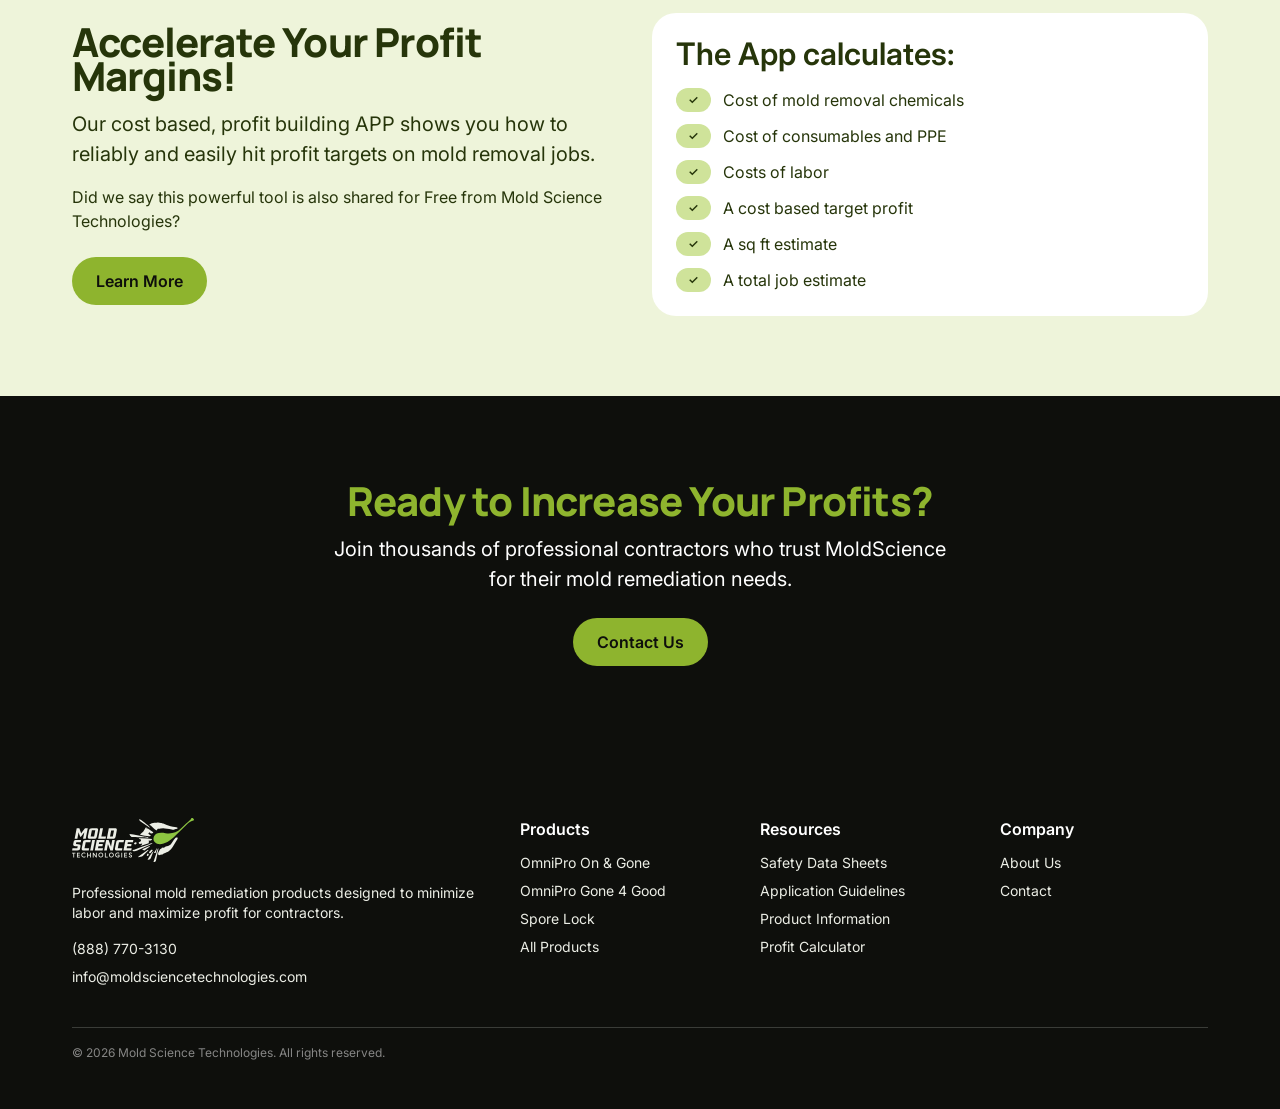
==== commit 00beb4b3: "Trilingual site (EN/fr-CA/es), interactive step rails, photo heroes, doc filter Content and navigati" ====
--- a/index.html
+++ b/index.html
@@ -1,227 +1,242 @@
-<!doctype html>
+<!DOCTYPE html>
+
 <html lang="en">
 <head>
-  <meta charset="utf-8">
-  <meta name="viewport" content="width=device-width, initial-scale=1">
-  <title>Mold Science Technologies — Professional Mold Remediation Products</title>
-  <meta name="description" content="Professional-grade mold remediation products trusted by thousands of contractors. Cut your labor time in half while delivering superior results.">
-  <link rel="icon" href="/assets/img/favicon.svg" type="image/svg+xml">
-  <link rel="preconnect" href="https://fonts.googleapis.com">
-  <link rel="preconnect" href="https://fonts.gstatic.com" crossorigin>
-  <link href="https://fonts.googleapis.com/css2?family=Manrope:wght@800&family=Inter:wght@400;600&display=swap" rel="stylesheet">
-  <link rel="stylesheet" href="/styles/tokens.css">
-  <link rel="stylesheet" href="/styles/site.css">
-  <link rel="stylesheet" href="/styles/motion.css">
+<meta charset="utf-8"/>
+<meta content="width=device-width, initial-scale=1" name="viewport"/>
+<title data-i18n="mold_science_technologies_profession_80ea">Mold Science Technologies — Professional Mold Remediation Products</title>
+<meta content="Professional-grade mold remediation products trusted by thousands of contractors. Cut your labor time in half while delivering superior results." data-i18n-content="professional_grade_mold_remediation__8fa4" name="description"/>
+<link href="/assets/img/favicon.svg" rel="icon" type="image/svg+xml"/>
+<link href="https://fonts.googleapis.com" rel="preconnect"/>
+<link crossorigin="" href="https://fonts.gstatic.com" rel="preconnect"/>
+<link href="https://fonts.googleapis.com/css2?family=Manrope:wght@800&amp;family=Inter:wght@400;600&amp;display=swap" rel="stylesheet"/>
+<link href="https://moldsciencetechnologies.vercel.app/" hreflang="en" rel="alternate"/>
+<link href="https://moldsciencetechnologies.vercel.app/?lang=fr" hreflang="fr-CA" rel="alternate"/>
+<link href="https://moldsciencetechnologies.vercel.app/?lang=es" hreflang="es" rel="alternate"/>
+<link href="https://moldsciencetechnologies.vercel.app/" hreflang="x-default" rel="alternate"/>
+<link href="/styles/tokens.css" rel="stylesheet"/>
+<link href="/styles/site.css" rel="stylesheet"/>
+<link href="/styles/motion.css" rel="stylesheet"/>
 </head>
 <body>
-
-  <header class="nav">
-    <div class="container nav-inner">
-      <a class="nav-logo" href="/" aria-label="Mold Science Technologies — Home">
-        <img src="/assets/img/logo.svg" alt="Mold Science Technologies">
-      </a>
-      <button class="nav-toggle" aria-expanded="false" aria-label="Menu">
-        <svg width="24" height="24" viewBox="0 0 24 24" fill="none" aria-hidden="true"><path d="M3 6h18M3 12h18M3 18h18" stroke="currentColor" stroke-width="2" stroke-linecap="round"/></svg>
-      </button>
-      <ul class="nav-links">
-        <li><a href="/products">Products</a></li>
-        <li><a href="/resources">Resources</a></li>
-        <li><a href="/calculator">Profit Calculator</a></li>
-        <li><a href="/about">About</a></li>
-        <li><a class="btn btn--primary" href="/contact">Contact</a></li>
-      </ul>
-    </div>
-  </header>
-
-  <main>
-    <!-- Hero -->
-    <section class="band band--soft band--hero">
-      <div data-reveal-group class="container grid grid--2" style="align-items: center;">
-        <div>
-          <p data-reveal class="eyebrow" style="--reveal-i:0">Professional Mold Remediation Products</p>
-          <h1 data-reveal class="display-xl mb-4" style="--reveal-i:1">Minimize Labor. Maximize Profit.</h1>
-          <p data-reveal class="body-lg mb-6" style="--reveal-i:2">Professional-grade mold remediation products trusted by thousands of contractors. Cut your labor time in half while delivering superior results your customers will love.  Drive revenue and Profitability</p>
-          <div class="cluster" data-reveal style="--reveal-i:3">
-            <a class="btn btn--primary" href="/products">View Products</a>
-            <a class="btn btn--tertiary" href="/calculator">Profit Calculator</a>
-          </div>
-        </div>
-        <div data-reveal class="card" style="--reveal-i:4">
-          <div data-reveal-group class="grid grid--3" style="gap: var(--sp-3); grid-template-columns: repeat(3, 1fr);">
-            <img src="/assets/img/product-onandgone.jpg" alt="OmniPro On &amp; Gone" loading="eager">
-            <img src="/assets/img/product-gone4good.jpg" alt="OmniPro Gone 4 Good" loading="eager">
-            <img src="/assets/img/product-sporelock.jpg" alt="Spore Lock" loading="eager">
-          </div>
-          <ol data-reveal class="steprail steprail--compact" style="margin-top: var(--sp-4);" aria-label="The MoldScience 3-step system">
-            <li><span class="node">1</span><span class="step-name">Clean</span></li>
-            <li><span class="node">2</span><span class="step-name">Protect</span></li>
-            <li><span class="node">3</span><span class="step-name">Lock</span></li>
-          </ol>
-        </div>
-      </div>
-    </section>
-
-    <!-- Why -->
-    <section class="band band--white">
-      <div class="container">
-        <h2 data-reveal class="display-md mb-4">Why Contractors Choose MoldScience</h2>
-        <p data-reveal class="body-lg mb-8" style="max-width: 640px;">Our products are engineered specifically for professional contractors who demand efficiency and results.</p>
-        <div data-reveal-group class="grid grid--3">
-          <div data-reveal class="card card--pale">
-            <h3 class="display-sm mb-2">Minimize Labor</h3>
-            <p>Our products are designed to reduce application time by up to 50%, saving you hours on every job.</p>
-          </div>
-          <div data-reveal class="card card--pale">
-            <h3 class="display-sm mb-2">Maximize Profit</h3>
-            <p>Lower labor costs + premium results = higher margins. Our calculator shows your exact profit potential.</p>
-          </div>
-          <div data-reveal class="card card--pale">
-            <h3 class="display-sm mb-2">Professional Results</h3>
-            <p>Industry-leading formulas trusted by thousands of contractors. Back your work with confidence.</p>
-          </div>
-        </div>
-      </div>
-    </section>
-
-    <!-- Product line + step rail -->
-    <section class="band band--soft">
-      <div class="container">
-        <h2 data-reveal class="display-md mb-4">Our Product Line</h2>
-        <p data-reveal class="body-lg mb-8" style="max-width: 640px;">A complete system for mold removal, protection, and prevention. Each product is designed to work seamlessly together.</p>
-
-        <div data-reveal class="card mb-8">
-          <ol data-reveal class="steprail" aria-label="The MoldScience 3-step system">
-            <li><span class="node">1</span><span class="step-name">Clean</span><span class="step-product">OmniPro On &amp; Gone</span></li>
-            <li><span class="node">2</span><span class="step-name">Protect</span><span class="step-product">OmniPro Gone 4 Good</span></li>
-            <li><span class="node">3</span><span class="step-name">Lock</span><span class="step-product">Spore Lock</span></li>
-          </ol>
-        </div>
-
-        <div data-reveal-group class="grid grid--3">
-          <div data-reveal class="card card--media">
-            <div data-reveal class="card-figure" style="aspect-ratio: 4 / 3;">
-              <img src="/assets/img/product-onandgone.jpg" alt="OmniPro On &amp; Gone bottle" loading="lazy" style="max-height: 100%; object-fit: contain;">
-            </div>
-            <div data-reveal class="card-body">
-              <h3 class="display-sm mb-2">OmniPro On &amp; Gone</h3>
-              <p class="mb-4">Blast away mold stains fast. A powerful, contractor-grade cleaner that removes surface mold in a single application.</p>
-              <ul class="mb-4" style="padding-left: var(--sp-5); margin: 0 0 var(--sp-4);">
-                <li>Lighter</li>
-                <li>Faster</li>
-                <li>Stronger</li>
-              </ul>
-              <a class="btn btn--tertiary" href="/products/on-and-gone">Learn More</a>
-            </div>
-          </div>
-          <div data-reveal class="card card--media">
-            <div data-reveal class="card-figure" style="aspect-ratio: 4 / 3;">
-              <img src="/assets/img/product-gone4good.jpg" alt="OmniPro Gone 4 Good bottle" loading="lazy" style="max-height: 100%; object-fit: contain;">
-            </div>
-            <div data-reveal class="card-body">
-              <h3 class="display-sm mb-2">OmniPro Gone 4 Good</h3>
-              <p class="mb-4">Clean with On &amp; Gone, protect with OmniPro Gone 4 Good. Long-term protection that keeps mold from coming back.</p>
-              <ul class="mb-4" style="padding-left: var(--sp-5); margin: 0 0 var(--sp-4);">
-                <li>Applied right after On &amp; Gone</li>
-                <li>Two modes of action</li>
-                <li>10 year warranty</li>
-              </ul>
-              <a class="btn btn--tertiary" href="/products/gone-4-good">Learn More</a>
-            </div>
-          </div>
-          <div data-reveal class="card card--media">
-            <div data-reveal class="card-figure" style="aspect-ratio: 4 / 3;">
-              <img src="/assets/img/product-sporelock.jpg" alt="Spore Lock bottle" loading="lazy" style="max-height: 100%; object-fit: contain;">
-            </div>
-            <div data-reveal class="card-body">
-              <h3 class="display-sm mb-2">Spore Lock</h3>
-              <p class="mb-4">Locks down remaining spores and seals treated surfaces. The final step in a complete remediation.</p>
-              <ul class="mb-4" style="padding-left: var(--sp-5); margin: 0 0 var(--sp-4);">
-                <li>The final step in mold remediation</li>
-                <li>Locks down hard to clean mold reservoirs</li>
-                <li>Pass air clearance tests</li>
-              </ul>
-              <a class="btn btn--tertiary" href="/products/spore-lock">Learn More</a>
-            </div>
-          </div>
-        </div>
-      </div>
-    </section>
-
-    <!-- App promo -->
-    <section class="band band--pale">
-      <div data-reveal-group class="container grid grid--2" style="align-items: center;">
-        <div>
-          <h2 data-reveal class="display-md mb-4">Accelerate Your Profit Margins!</h2>
-          <p data-reveal class="body-lg mb-4">Our cost based, profit building APP shows you how to reliably and easily hit profit targets on mold removal jobs.</p>
-          <p class="mb-6">Did we say this powerful tool is also shared for Free from Mold Science Technologies?</p>
-          <a class="btn btn--primary" href="/calculator">Learn More</a>
-        </div>
-        <div data-reveal class="card">
-          <h3 class="display-sm mb-4">The App calculates:</h3>
-          <ul style="list-style: none; margin: 0; padding: 0; display: grid; gap: var(--sp-3);">
-            <li class="cluster" style="flex-wrap: nowrap; align-items: flex-start;"><span class="badge" aria-hidden="true">✓</span><span>Cost of mold removal chemicals</span></li>
-            <li class="cluster" style="flex-wrap: nowrap; align-items: flex-start;"><span class="badge" aria-hidden="true">✓</span><span>Cost of consumables and PPE</span></li>
-            <li class="cluster" style="flex-wrap: nowrap; align-items: flex-start;"><span class="badge" aria-hidden="true">✓</span><span>Costs of labor</span></li>
-            <li class="cluster" style="flex-wrap: nowrap; align-items: flex-start;"><span class="badge" aria-hidden="true">✓</span><span>A cost based target profit</span></li>
-            <li class="cluster" style="flex-wrap: nowrap; align-items: flex-start;"><span class="badge" aria-hidden="true">✓</span><span>A sq ft estimate</span></li>
-            <li class="cluster" style="flex-wrap: nowrap; align-items: flex-start;"><span class="badge" aria-hidden="true">✓</span><span>A total job estimate</span></li>
-          </ul>
-        </div>
-      </div>
-    </section>
-
-    <!-- Conversion moment -->
-    <section class="band band--dark">
-      <div class="container center">
-        <h2 data-reveal class="display-md mb-4">Ready to Increase Your Profits?</h2>
-        <p data-reveal class="body-lg mb-6" style="max-width: 620px; margin-inline: auto;">Join thousands of professional contractors who trust MoldScience for their mold remediation needs.</p>
-        <a class="btn btn--primary" href="/contact">Contact Us</a>
-      </div>
-    </section>
-  </main>
-
-  <footer class="footer">
-    <div class="container">
-      <div class="footer-grid">
-        <div>
-          <div class="footer-logo"><img src="/assets/img/logo-light.svg" alt="Mold Science Technologies"></div>
-          <p>Professional mold remediation products designed to minimize labor and maximize profit for contractors.</p>
-          <ul>
-            <li><a href="tel:+18887703130">(888) 770-3130</a></li>
-            <li><a href="mailto:info@moldsciencetechnologies.com">info@moldsciencetechnologies.com</a></li>
-          </ul>
-        </div>
-        <div>
-          <h4>Products</h4>
-          <ul>
-            <li><a href="/products/on-and-gone">OmniPro On &amp; Gone</a></li>
-            <li><a href="/products/gone-4-good">OmniPro Gone 4 Good</a></li>
-            <li><a href="/products/spore-lock">Spore Lock</a></li>
-            <li><a href="/products">All Products</a></li>
-          </ul>
-        </div>
-        <div>
-          <h4>Resources</h4>
-          <ul>
-            <li><a href="/resources#sds">Safety Data Sheets</a></li>
-            <li><a href="/resources#guides">Application Guidelines</a></li>
-            <li><a href="/resources">Product Information</a></li>
-            <li><a href="/calculator">Profit Calculator</a></li>
-          </ul>
-        </div>
-        <div>
-          <h4>Company</h4>
-          <ul>
-            <li><a href="/about">About Us</a></li>
-            <li><a href="/contact">Contact</a></li>
-          </ul>
-        </div>
-      </div>
-      <p class="footer-meta">© 2026 Mold Science Technologies. All rights reserved.</p>
-    </div>
-  </footer>
-
-  <script src="/js/motion.js" defer></script>
-  <script src="/js/site.js"></script>
+<header class="nav">
+<div class="container nav-inner">
+<a aria-label="Mold Science Technologies — Home" class="nav-logo" href="/">
+<img alt="Mold Science Technologies" src="/assets/img/logo.svg"/>
+</a>
+<button aria-expanded="false" aria-label="Menu" class="nav-toggle">
+<svg aria-hidden="true" fill="none" height="24" viewbox="0 0 24 24" width="24"><path d="M3 6h18M3 12h18M3 18h18" stroke="currentColor" stroke-linecap="round" stroke-width="2"></path></svg>
+</button>
+<ul class="nav-links">
+<li><a data-i18n="products_fe0a" href="/products">Products</a></li>
+<li><a data-i18n="resources_87df" href="/resources">Resources</a></li>
+<li><a data-i18n="profit_calculator_030b" href="/calculator">Profit Calculator</a></li>
+<li><a data-i18n="about_6b21" href="/about">About</a></li>
+<li><a class="btn btn--primary" data-i18n="contact_b374" href="/contact">Contact</a></li>
+<li class="nav-lang">
+<div aria-label="Site language" class="lang-switch" role="group">
+<button aria-pressed="true" class="lang-switch__btn is-active" data-lang-set="en" lang="en" type="button">EN</button>
+<button aria-pressed="false" class="lang-switch__btn" data-lang-set="fr" lang="fr" type="button">FR</button>
+<button aria-pressed="false" class="lang-switch__btn" data-lang-set="es" lang="es" type="button">ES</button>
+</div>
+</li>
+</ul>
+</div>
+</header>
+<main>
+<!-- Hero -->
+<section class="band band--soft band--hero">
+<div class="container grid grid--2" data-reveal-group="" style="align-items: center;">
+<div>
+<p class="eyebrow" data-i18n="professional_mold_remediation_produc_4b41" data-reveal="" style="--reveal-i:0">Professional Mold Remediation Products</p>
+<h1 class="display-xl mb-4" data-i18n="minimize_labor_maximize_profit_c6c6" data-reveal="" style="--reveal-i:1">Minimize Labor. Maximize Profit.</h1>
+<p class="body-lg mb-6" data-i18n="professional_grade_mold_remediation__c82f" data-reveal="" style="--reveal-i:2">Professional-grade mold remediation products trusted by thousands of contractors. Cut your labor time in half while delivering superior results your customers will love.  Drive revenue and Profitability</p>
+<div class="cluster" data-reveal="" style="--reveal-i:3">
+<a class="btn btn--primary" data-i18n="view_products_08be" href="/products">View Products</a>
+<a class="btn btn--tertiary" data-i18n="profit_calculator_030b" href="/calculator">Profit Calculator</a>
+</div>
+</div>
+<div class="card" data-reveal="" style="--reveal-i:4">
+<div class="grid grid--3" data-reveal-group="" style="gap: var(--sp-3); grid-template-columns: repeat(3, 1fr);">
+<a aria-label="View OmniPro On &amp; Gone" class="figure-link" href="/products/on-and-gone"><img alt="OmniPro On &amp; Gone" loading="eager" src="/assets/img/product-onandgone.jpg"/></a>
+<a aria-label="View OmniPro Gone 4 Good" class="figure-link" href="/products/gone-4-good"><img alt="OmniPro Gone 4 Good" loading="eager" src="/assets/img/product-gone4good.jpg"/></a>
+<a aria-label="View Spore Lock" class="figure-link" href="/products/spore-lock"><img alt="Spore Lock" loading="eager" src="/assets/img/product-sporelock-v2.jpg"/></a>
+</div>
+<ol aria-label="The MoldScience 3-step system" class="steprail steprail--compact steprail--paired" data-reveal="" style="margin-top: var(--sp-4);">
+<li><a class="step-link" href="/products/on-and-gone"><span class="node">1</span><span class="step-name" data-i18n="clean_fa89">Clean</span></a></li>
+<li><a class="step-link" href="/products/gone-4-good"><span class="node">2</span><span class="step-name" data-i18n="protect_016a">Protect</span></a></li>
+<li><a class="step-link" href="/products/spore-lock"><span class="node">3</span><span class="step-name" data-i18n="lock_891e">Lock</span></a></li>
+</ol>
+</div>
+</div>
+</section>
+<!-- Why -->
+<section class="band band--white">
+<div class="container">
+<h2 class="display-md mb-4" data-i18n="why_contractors_choose_moldscience_3c88" data-reveal="">Why Contractors Choose MoldScience</h2>
+<p class="body-lg mb-8" data-i18n="our_products_are_engineered_specific_0f91" data-reveal="" style="max-width: 640px;">Our products are engineered specifically for professional contractors who demand efficiency and results.</p>
+<div class="grid grid--3" data-reveal-group="">
+<div class="card card--pale" data-reveal="">
+<h3 class="display-sm mb-2" data-i18n="minimize_labor_2bac">Minimize Labor</h3>
+<p data-i18n="our_products_are_designed_to_bb49">Our products are designed to reduce application time by up to 50%, saving you hours on every job.</p>
+</div>
+<div class="card card--pale" data-reveal="">
+<h3 class="display-sm mb-2" data-i18n="maximize_profit_1db5">Maximize Profit</h3>
+<p data-i18n="lower_labor_costs_premium_results_d17c">Lower labor costs + premium results = higher margins. Our calculator shows your exact profit potential.</p>
+</div>
+<div class="card card--pale" data-reveal="">
+<h3 class="display-sm mb-2" data-i18n="professional_results_8efe">Professional Results</h3>
+<p data-i18n="industry_leading_formulas_trusted_by_6035">Industry-leading formulas trusted by thousands of contractors. Back your work with confidence.</p>
+</div>
+</div>
+</div>
+</section>
+<!-- Video -->
+<section class="band band--white home-video">
+<div class="container center">
+<h2 class="display-md mb-4" data-i18n="watch_stains_disappear_4d7d" data-reveal="">Watch stains disappear.</h2>
+<p class="body-lg mb-8" data-i18n="real_time_results_from_a_53e0" data-reveal="">Real-time results from a single minute of application.</p>
+<div class="card card--media home-video__card" data-reveal="">
+<video controls="" poster="/assets/img/onandgone-poster.jpg" preload="none" src="/assets/video/onandgone-challenge-60s.mp4"></video>
+</div>
+</div>
+</section>
+<!-- Product line + step rail -->
+<section class="band band--soft">
+<div class="container">
+<h2 class="display-md mb-4" data-i18n="our_product_line_da53" data-reveal="">Our Product Line</h2>
+<p class="body-lg mb-8" data-i18n="a_complete_system_for_mold_cb83" data-reveal="" style="max-width: 640px;">A complete system for mold removal, protection, and prevention. Each product is designed to work seamlessly together.</p>
+<div class="card mb-8" data-reveal="">
+<ol aria-label="The MoldScience 3-step system" class="steprail" data-reveal="">
+<li><a class="step-link" href="/products/on-and-gone"><span class="step-figure"><img alt="" loading="lazy" src="/assets/img/product-onandgone.jpg"/><span class="node">1</span></span><span class="step-name" data-i18n="clean_fa89">Clean</span><span class="step-product" data-i18n="omnipro_on_gone_036c">OmniPro On &amp; Gone</span></a></li>
+<li><a class="step-link" href="/products/gone-4-good"><span class="step-figure"><img alt="" loading="lazy" src="/assets/img/product-gone4good.jpg"/><span class="node">2</span></span><span class="step-name" data-i18n="protect_016a">Protect</span><span class="step-product" data-i18n="omnipro_gone_4_good_756a">OmniPro Gone 4 Good</span></a></li>
+<li><a class="step-link" href="/products/spore-lock"><span class="step-figure"><img alt="" loading="lazy" src="/assets/img/product-sporelock-v2.jpg"/><span class="node">3</span></span><span class="step-name" data-i18n="lock_891e">Lock</span><span class="step-product" data-i18n="spore_lock_a215">Spore Lock</span></a></li>
+</ol>
+</div>
+<div class="grid grid--3" data-reveal-group="">
+<div class="card card--media" data-reveal="">
+<div class="card-figure" data-reveal="" style="aspect-ratio: 4 / 3;">
+<img alt="OmniPro On &amp; Gone bottle" loading="lazy" src="/assets/img/product-onandgone.jpg" style="max-height: 100%; object-fit: contain;"/>
+</div>
+<div class="card-body" data-reveal="">
+<h3 class="display-sm mb-2" data-i18n="omnipro_on_gone_036c">OmniPro On &amp; Gone</h3>
+<p class="mb-4" data-i18n="blast_away_mold_stains_fast_4082">Blast away mold stains fast. A powerful, contractor-grade cleaner that removes surface mold in a single application.</p>
+<ul class="mb-4" style="padding-left: var(--sp-5); margin: 0 0 var(--sp-4);">
+<li data-i18n="lighter_f9a0">Lighter</li>
+<li data-i18n="faster_adc7">Faster</li>
+<li data-i18n="stronger_d3a3">Stronger</li>
+</ul>
+<a class="btn btn--tertiary" data-i18n="learn_more_378c" href="/products/on-and-gone">Learn More</a>
+</div>
+</div>
+<div class="card card--media" data-reveal="">
+<div class="card-figure" data-reveal="" style="aspect-ratio: 4 / 3;">
+<img alt="OmniPro Gone 4 Good bottle" loading="lazy" src="/assets/img/product-gone4good.jpg" style="max-height: 100%; object-fit: contain;"/>
+</div>
+<div class="card-body" data-reveal="">
+<h3 class="display-sm mb-2" data-i18n="omnipro_gone_4_good_756a">OmniPro Gone 4 Good</h3>
+<p class="mb-4" data-i18n="clean_with_on_gone_protect_1325">Clean with On &amp; Gone, protect with OmniPro Gone 4 Good. Long-term protection that keeps mold from coming back.</p>
+<ul class="mb-4" style="padding-left: var(--sp-5); margin: 0 0 var(--sp-4);">
+<li data-i18n="applied_right_after_on_gone_b177">Applied right after On &amp; Gone</li>
+<li data-i18n="two_modes_of_action_c3a3">Two modes of action</li>
+<li data-i18n="10_year_warranty_6b4c">10 year warranty</li>
+</ul>
+<a class="btn btn--tertiary" data-i18n="learn_more_378c" href="/products/gone-4-good">Learn More</a>
+</div>
+</div>
+<div class="card card--media" data-reveal="">
+<div class="card-figure" data-reveal="" style="aspect-ratio: 4 / 3;">
+<img alt="Spore Lock bottle" loading="lazy" src="/assets/img/product-sporelock-v2.jpg" style="max-height: 100%; object-fit: contain;"/>
+</div>
+<div class="card-body" data-reveal="">
+<h3 class="display-sm mb-2" data-i18n="spore_lock_a215">Spore Lock</h3>
+<p class="mb-4" data-i18n="locks_down_remaining_spores_and_e478">Locks down remaining spores and seals treated surfaces. The final step in a complete remediation.</p>
+<ul class="mb-4" style="padding-left: var(--sp-5); margin: 0 0 var(--sp-4);">
+<li data-i18n="the_final_step_in_mold_c461">The final step in mold remediation</li>
+<li data-i18n="locks_down_hard_to_clean_16ac">Locks down hard to clean mold reservoirs</li>
+<li data-i18n="pass_air_clearance_tests_cb26">Pass air clearance tests</li>
+</ul>
+<a class="btn btn--tertiary" data-i18n="learn_more_378c" href="/products/spore-lock">Learn More</a>
+</div>
+</div>
+</div>
+</div>
+</section>
+<!-- App promo -->
+<section class="band band--pale">
+<div class="container grid grid--2" data-reveal-group="" style="align-items: center;">
+<div>
+<h2 class="display-md mb-4" data-i18n="accelerate_your_profit_margins_3cee" data-reveal="">Accelerate Your Profit Margins!</h2>
+<p class="body-lg mb-4" data-i18n="our_cost_based_profit_building_c8d5" data-reveal="">Our cost based, profit building APP shows you how to reliably and easily hit profit targets on mold removal jobs.</p>
+<p class="mb-6" data-i18n="did_we_say_this_powerful_b7f6">Did we say this powerful tool is also shared for Free from Mold Science Technologies?</p>
+<a class="btn btn--primary" data-i18n="learn_more_378c" href="/calculator">Learn More</a>
+</div>
+<div class="card" data-reveal="">
+<h3 class="display-sm mb-4" data-i18n="the_app_calculates_b404">The App calculates:</h3>
+<ul style="list-style: none; margin: 0; padding: 0; display: grid; gap: var(--sp-3);">
+<li class="cluster" style="flex-wrap: nowrap; align-items: flex-start;"><span aria-hidden="true" class="badge">✓</span><span data-i18n="cost_of_mold_removal_chemicals_f381">Cost of mold removal chemicals</span></li>
+<li class="cluster" style="flex-wrap: nowrap; align-items: flex-start;"><span aria-hidden="true" class="badge">✓</span><span data-i18n="cost_of_consumables_and_ppe_3ff0">Cost of consumables and PPE</span></li>
+<li class="cluster" style="flex-wrap: nowrap; align-items: flex-start;"><span aria-hidden="true" class="badge">✓</span><span data-i18n="costs_of_labor_84f1">Costs of labor</span></li>
+<li class="cluster" style="flex-wrap: nowrap; align-items: flex-start;"><span aria-hidden="true" class="badge">✓</span><span data-i18n="a_cost_based_target_profit_2c3b">A cost based target profit</span></li>
+<li class="cluster" style="flex-wrap: nowrap; align-items: flex-start;"><span aria-hidden="true" class="badge">✓</span><span data-i18n="a_sq_ft_estimate_0d43">A sq ft estimate</span></li>
+<li class="cluster" style="flex-wrap: nowrap; align-items: flex-start;"><span aria-hidden="true" class="badge">✓</span><span data-i18n="a_total_job_estimate_95e0">A total job estimate</span></li>
+</ul>
+</div>
+</div>
+</section>
+<!-- Conversion moment -->
+<section class="band band--dark profit-cta" data-spore-drift="">
+<canvas aria-hidden="true" class="spore-drift"></canvas>
+<div class="container center profit-cta__content">
+<h2 class="display-md mb-4" data-i18n="ready_to_increase_your_profits_0968" data-reveal="">Ready to Increase Your Profits?</h2>
+<p class="body-lg mb-6" data-i18n="join_thousands_of_professional_contr_9a1b" data-reveal="" style="max-width: 620px; margin-inline: auto;">Join thousands of professional contractors who trust MoldScience for their mold remediation needs.</p>
+<a class="btn btn--primary" data-i18n="contact_us_9ad0" href="/contact">Contact Us</a>
+</div>
+</section>
+</main>
+<footer class="footer">
+<div class="container">
+<div class="footer-grid">
+<div>
+<div class="footer-logo"><img alt="Mold Science Technologies" src="/assets/img/logo-light.svg"/></div>
+<p data-i18n="professional_mold_remediation_produc_610c">Professional mold remediation products designed to minimize labor and maximize profit for contractors.</p>
+<ul>
+<li><a data-i18n="888_770_3130_3604" href="tel:+18887703130">(888) 770-3130</a></li>
+<li><a data-i18n="info_moldsciencetechnologies_com_7f6a" href="mailto:info@moldsciencetechnologies.com">info@moldsciencetechnologies.com</a></li>
+</ul>
+</div>
+<div>
+<h4 data-i18n="products_fe0a">Products</h4>
+<ul>
+<li><a data-i18n="omnipro_on_gone_036c" href="/products/on-and-gone">OmniPro On &amp; Gone</a></li>
+<li><a data-i18n="omnipro_gone_4_good_756a" href="/products/gone-4-good">OmniPro Gone 4 Good</a></li>
+<li><a data-i18n="spore_lock_a215" href="/products/spore-lock">Spore Lock</a></li>
+<li><a data-i18n="all_products_60fe" href="/products">All Products</a></li>
+</ul>
+</div>
+<div>
+<h4 data-i18n="resources_87df">Resources</h4>
+<ul>
+<li><a data-i18n="safety_data_sheets_604f" href="/resources#sds">Safety Data Sheets</a></li>
+<li><a data-i18n="application_guidelines_38ab" href="/resources#guides">Application Guidelines</a></li>
+<li><a data-i18n="product_information_8f09" href="/resources">Product Information</a></li>
+<li><a data-i18n="profit_calculator_030b" href="/calculator">Profit Calculator</a></li>
+</ul>
+</div>
+<div>
+<h4 data-i18n="company_7a19">Company</h4>
+<ul>
+<li><a data-i18n="about_us_c887" href="/about">About Us</a></li>
+<li><a data-i18n="contact_b374" href="/contact">Contact</a></li>
+</ul>
+</div>
+</div>
+<p class="footer-meta" data-i18n="2026_mold_science_technologies_all_32bc">© 2026 Mold Science Technologies. All rights reserved.</p>
+</div>
+</footer>
+<script defer="" src="/js/motion.js"></script>
+<script defer="" src="/js/i18n.js"></script>
+<script defer="" src="/js/spore-drift.js"></script>
+<script src="/js/site.js"></script>
 </body>
 </html>
--- a/styles/motion.css
+++ b/styles/motion.css
@@ -16,6 +16,8 @@
 
 .card { transition: transform var(--dur-med) var(--ease-spring), background-color var(--dur-med) var(--ease-spring); }
 .card--media img { transition: transform var(--dur-slow) var(--ease-out-expo); }
+/* Product figures in padded cards need rounded image corners on every edge. */
+.card:not(.card--media) > .card-figure > img { border-radius: var(--radius-card); }
 .btn { transition: background-color var(--dur-fast) var(--ease-out-expo), transform var(--dur-fast) var(--ease-out-expo); }
 .btn:active { transform: scale(0.97); }
 
@@ -26,6 +28,15 @@
   transition: box-shadow var(--dur-med) var(--ease-out-expo), background-color var(--dur-med) var(--ease-out-expo);
 }
 .nav.is-scrolled { box-shadow: 0 1px 0 rgba(14, 15, 12, 0.08), 0 8px 24px -16px rgba(14, 15, 12, 0.18); }
+
+/* Preserve the compact nav height while restoring the Contact pill's width. */
+.nav-links a.btn {
+  display: inline-flex;
+  align-items: center;
+  justify-content: center;
+  min-height: 40px;
+  padding: 0 20px;
+}
 
 .nav-links a:not(.btn) {
   background-image: linear-gradient(var(--primary), var(--primary));
@@ -77,6 +88,93 @@
   }
 }
 
+/* Attic hero */
+.hero-attic, .hero-photo {
+  --hero-scrim: linear-gradient(100deg, rgba(14,15,12,.85) 0%, rgba(14,15,12,.55) 45%, rgba(14,15,12,.15) 100%);
+  min-height: 72vh;
+  display: flex;
+  align-items: center;
+  color: white;
+  background-image: var(--hero-scrim), var(--hero-image);
+  background-position: center;
+  background-size: cover;
+}
+.hero-attic { --hero-image: url('/assets/img/attic-hero.jpg'); }
+.hero-photo--gone4good {
+  --hero-image: url('/assets/img/hero-gone4good.jpg');
+  /* this plate is brighter than the others, so the scrim carries more weight */
+  --hero-scrim: linear-gradient(100deg, rgba(14,15,12,.92) 0%, rgba(14,15,12,.72) 45%, rgba(14,15,12,.35) 100%);
+}
+.hero-photo--sporelock { --hero-image: url('/assets/img/hero-sporelock.jpg'); }
+.hero-photo--about {
+  --hero-image: url('/assets/img/hero-about.jpg');
+  /* warm, evenly lit plate — needs the heaviest scrim of the set */
+  --hero-scrim: linear-gradient(100deg, rgba(14,15,12,.94) 0%, rgba(14,15,12,.78) 45%, rgba(14,15,12,.42) 100%);
+}
+.hero-attic__content, .hero-photo > .container { width: 100%; }
+.hero-attic__content > * { max-width: 680px; }
+.hero-attic h1, .hero-photo h1 { color: white; }
+.hero-attic .eyebrow, .hero-photo .eyebrow { color: var(--primary-neutral); }
+.hero-attic .body-lg, .hero-photo .body-lg { color: rgba(255,255,255,.85); }
+.hero-attic__content > p:not(.eyebrow):not(.body-lg) { color: rgba(255,255,255,.85); }
+.hero-attic .btn--tertiary, .hero-photo .btn--tertiary {
+  color: white;
+  background: transparent;
+  border: 1px solid rgba(255,255,255,.5);
+}
+.hero-photo .btn--tertiary:hover,
+.hero-attic .btn--tertiary:hover,
+.hero-attic .btn--tertiary:focus-visible { background: rgba(255,255,255,.1); }
+
+.result-figure { margin: 0; }
+.result-image { position: relative; }
+.result-image img {
+  display: block;
+  width: 100%;
+  aspect-ratio: 4 / 3;
+  object-fit: cover;
+  border-radius: 24px;
+}
+.result-badge {
+  position: absolute;
+  z-index: 1;
+  top: var(--sp-3);
+  left: var(--sp-3);
+  padding: 6px 10px;
+  border-radius: 999px;
+  font-size: .75rem;
+  font-weight: 600;
+  line-height: 1;
+  letter-spacing: .08em;
+  text-transform: uppercase;
+}
+.result-badge--before { background: var(--ink); color: white; }
+.result-badge--after { background: var(--primary); color: var(--on-primary); }
+.results-grid--small { max-width: 880px; }
+.results-quote {
+  max-width: 880px;
+  margin: 0 auto;
+  padding: var(--sp-8);
+  border-left: 4px solid var(--primary);
+  background: var(--canvas-soft);
+  border-radius: var(--radius-card);
+}
+.results-quote cite { font-style: normal; font-weight: 600; }
+
+.home-video__card,
+.product-video__card { max-width: 880px; margin-inline: auto; overflow: hidden; }
+.home-video__card video,
+.product-video__card video { display: block; width: 100%; border-radius: var(--radius-card); }
+
+.profit-cta { position: relative; overflow: hidden; }
+.spore-drift { position: absolute; inset: 0; z-index: 0; width: 100%; height: 100%; pointer-events: none; }
+.profit-cta__content { position: relative; z-index: 1; }
+
+@media (max-width: 767px) {
+  .hero-attic { min-height: 60vh; }
+  .results-quote { padding: var(--sp-6); }
+}
+
 /* ---- Macro whitespace ---------------------------------------------------- */
 @media (min-width: 1024px) {
   .band { padding-block: 80px; }
@@ -84,3 +182,282 @@
   .band--dark { padding-block: 88px; }
   .footer { padding-top: 64px; }
 }
+
+/* ==========================================================================
+   Clickable product figures
+   ========================================================================== */
+.figure-link {
+  display: block;
+  text-decoration: none;
+  color: inherit;
+  border-radius: var(--radius-input);
+  overflow: hidden;
+}
+.figure-link img { transition: transform var(--dur-slow) var(--ease-out-expo); }
+.figure-link:focus-visible { outline: 2px solid var(--ink); outline-offset: 3px; }
+@media (hover: hover) {
+  .figure-link:hover img { transform: scale(1.04); }
+}
+
+/* ==========================================================================
+   Interactive step rail — product thumbnail + numbered node
+   ========================================================================== */
+.step-link {
+  display: flex;
+  flex-direction: column;
+  align-items: center;
+  gap: var(--sp-2);
+  text-decoration: none;
+  color: inherit;
+  padding: var(--sp-2);
+  border-radius: var(--radius-input);
+  transition: transform var(--dur-med) var(--ease-spring),
+              background-color var(--dur-med) var(--ease-out-expo);
+}
+.step-figure {
+  position: relative;
+  width: 72px;
+  height: 72px;
+  border-radius: 50%;
+  background: var(--canvas);
+  display: grid;
+  place-items: center;
+  box-shadow: inset 0 0 0 2px var(--canvas-soft);
+  transition: box-shadow var(--dur-med) var(--ease-out-expo),
+              transform var(--dur-med) var(--ease-spring);
+}
+.step-figure img { width: 78%; height: 78%; object-fit: contain; }
+.steprail .step-figure .node {
+  position: absolute;
+  right: -2px;
+  bottom: -2px;
+  width: 26px;
+  height: 26px;
+  font-size: var(--caption-size);
+  box-shadow: 0 0 0 3px var(--canvas);
+}
+.steprail--compact .step-figure { width: 52px; height: 52px; }
+.steprail--compact .step-figure .node { width: 22px; height: 22px; }
+/* current step reads as "you are here" */
+.steprail li[aria-current] .step-figure { box-shadow: inset 0 0 0 2px var(--primary); }
+.steprail li[aria-current] .step-name { color: var(--ink); }
+/* connector line re-centred on the taller thumbnail circles */
+.steprail li + li::before {
+  top: calc(var(--sp-2) + 36px);
+  right: calc(50% + 44px);
+  left: calc(-50% + 44px);
+}
+.steprail--compact li + li::before {
+  top: calc(var(--sp-2) + 26px);
+  right: calc(50% + 34px);
+  left: calc(-50% + 34px);
+}
+/* the hero rail sits directly under its own product photos — numbers only */
+.steprail--paired .step-figure { display: none; }
+.steprail--paired li + li::before {
+  top: calc(var(--sp-2) + 20px);
+  right: calc(50% + 28px);
+  left: calc(-50% + 28px);
+}
+@media (hover: hover) {
+  a.step-link:hover .step-figure {
+    transform: translateY(-3px);
+    box-shadow: inset 0 0 0 2px var(--primary);
+  }
+  a.step-link:hover .step-name { color: var(--ink); }
+}
+a.step-link:active { transform: scale(0.98); }
+.step-link:focus-visible { outline: 2px solid var(--ink); outline-offset: 2px; }
+.band--dark .steprail .step-figure .node { box-shadow: 0 0 0 3px var(--ink); }
+@media (max-width: 640px) {
+  .steprail .step-figure { width: 48px; height: 48px; }
+  .steprail .step-product { display: none; }
+  .steprail li + li::before {
+    top: calc(var(--sp-2) + 24px);
+    right: calc(50% + 32px);
+    left: calc(-50% + 32px);
+  }
+}
+
+/* ==========================================================================
+   Profit calculator checklist icons
+   ========================================================================== */
+.check-icon {
+  flex: none;
+  width: 52px;
+  height: 52px;
+  border-radius: 50%;
+  background: var(--primary-pale);
+  color: var(--ink-deep);
+  display: grid;
+  place-items: center;
+  transition: transform var(--dur-med) var(--ease-spring),
+              background-color var(--dur-med) var(--ease-out-expo);
+}
+@media (hover: hover) {
+  .check-item:hover .check-icon { transform: scale(1.06); background: var(--primary-neutral); }
+}
+
+/* ==========================================================================
+   Resource library language filter
+   ========================================================================== */
+.lang-filter {
+  display: inline-flex;
+  gap: var(--sp-1);
+  padding: var(--sp-1);
+  background: var(--canvas);
+  border-radius: var(--radius-pill);
+}
+.lang-filter__btn {
+  min-height: 36px;
+  padding: 0 var(--sp-5);
+  border: 0;
+  background: transparent;
+  border-radius: var(--radius-pill);
+  font-family: var(--font-body);
+  font-size: var(--body-sm-size);
+  font-weight: 600;
+  color: var(--body);
+  cursor: pointer;
+  transition: background-color var(--dur-fast) var(--ease-out-expo),
+              color var(--dur-fast) var(--ease-out-expo);
+}
+.lang-filter__btn.is-active { background: var(--primary); color: var(--on-primary); }
+@media (hover: hover) {
+  .lang-filter__btn:not(.is-active):hover { background: var(--primary-neutral); }
+}
+.lang-filter__btn:focus-visible { outline: 2px solid var(--ink); outline-offset: 2px; }
+.lang-filter__empty { margin-top: var(--sp-4); }
+.download-row[hidden], section[hidden] { display: none; }
+
+@media (prefers-reduced-motion: reduce) {
+  .figure-link img,
+  .step-link,
+  .step-figure,
+  .check-icon,
+  .lang-filter__btn { transition: none; }
+  .figure-link:hover img,
+  a.step-link:hover .step-figure,
+  a.step-link:active,
+  .check-item:hover .check-icon { transform: none; }
+}
+
+/* number badges must stay legible sitting over a product photo */
+.steprail .step-figure .node { background: var(--canvas); color: var(--body); }
+.steprail--current li:not([aria-current]) .step-figure .node {
+  background: var(--canvas);
+  color: var(--body);
+  box-shadow: inset 0 0 0 1px var(--mute), 0 0 0 3px var(--canvas);
+}
+.steprail li[aria-current] .step-figure .node {
+  background: var(--primary);
+  color: var(--on-primary);
+  box-shadow: 0 0 0 3px var(--canvas);
+}
+
+/* ==========================================================================
+   Liquid hero canvas (WebGL) + image loading states
+   ========================================================================== */
+.hero-ripple__canvas {
+  position: absolute;
+  inset: 0;
+  width: 100%;
+  height: 100%;
+  z-index: 0;
+  opacity: 0;
+  transition: opacity 900ms var(--ease-out-expo);
+  pointer-events: none;
+}
+.hero-ripple__canvas.is-ready { opacity: 1; }
+.hero-attic { position: relative; }
+/* The ink scrim lives inside .hero-attic's background-image, which the canvas
+   paints over — so when the canvas is active the scrim is re-applied on top of
+   it. Same gradient values as the background layer; keep the two in sync. */
+.hero-ripple::after {
+  content: "";
+  position: absolute;
+  inset: 0;
+  z-index: 1;
+  pointer-events: none;
+  background-image: var(--hero-scrim);
+}
+.hero-attic__content { position: relative; z-index: 2; }
+
+/* Loading state: a shimmer sits BEHIND the image and is covered once it paints.
+   Deliberately never hides the image itself — if this JS ever fails to run, the
+   worst case is an unseen shimmer, not missing content. */
+.media-frame, .card-figure, .result-image {
+  background-image: linear-gradient(100deg, var(--canvas-soft) 30%, #f4f5f0 50%, var(--canvas-soft) 70%);
+  background-size: 220% 100%;
+}
+html.js .is-loading .media-frame,
+html.js .card-figure:has(img[loading="lazy"]:not(.is-loaded)),
+html.js .result-image:has(img[loading="lazy"]:not(.is-loaded)) {
+  animation: skeleton-sweep 1400ms linear infinite;
+}
+@keyframes skeleton-sweep {
+  from { background-position: 120% 0; }
+  to   { background-position: -120% 0; }
+}
+@media (prefers-reduced-motion: reduce) {
+  html.js .card-figure, html.js .result-image, html.js .media-frame { animation: none; }
+  .hero-ripple__canvas { transition: none; }
+}
+
+/* availability constraint (e.g. Spore Lock: Canada only) */
+.availability-note {
+  display: inline-flex;
+  align-items: center;
+  gap: var(--sp-2);
+  margin: 0 0 var(--sp-6);
+  padding: var(--sp-2) var(--sp-4);
+  background: var(--primary-pale);
+  color: var(--ink-deep);
+  border-radius: var(--radius-pill);
+  font-size: var(--body-sm-size);
+  font-weight: 600;
+}
+.availability-note__flag { color: var(--primary); }
+.band--dark .availability-note { background: rgba(255,255,255,.1); color: var(--canvas); }
+
+/* ==========================================================================
+   Language switcher (EN / FR / ES)
+   ========================================================================== */
+.nav-lang { display: flex; align-items: center; }
+.lang-switch {
+  display: inline-flex;
+  gap: 2px;
+  padding: 3px;
+  background: var(--canvas-soft);
+  border-radius: var(--radius-pill);
+}
+.lang-switch__btn {
+  min-height: 30px;
+  padding: 0 var(--sp-3);
+  border: 0;
+  background: transparent;
+  border-radius: var(--radius-pill);
+  font-family: var(--font-body);
+  font-size: var(--caption-size);
+  font-weight: 600;
+  letter-spacing: .04em;
+  color: var(--body);
+  cursor: pointer;
+  transition: background-color var(--dur-fast) var(--ease-out-expo),
+              color var(--dur-fast) var(--ease-out-expo);
+}
+.lang-switch__btn.is-active { background: var(--primary); color: var(--on-primary); }
+@media (hover: hover) {
+  .lang-switch__btn:not(.is-active):hover { background: var(--primary-neutral); }
+}
+.lang-switch__btn:focus-visible { outline: 2px solid var(--ink); outline-offset: 2px; }
+/* decorative flag drawn in CSS so the note stays a pure translatable string */
+.availability-note::before { content: "⚑"; color: var(--primary); }
+
+/* photo heroes keep their two-column layout: copy over the plate, product card opaque */
+.hero-photo { position: relative; }
+.hero-photo > .container { position: relative; z-index: 2; }
+.hero-photo li, .hero-photo p { color: rgba(255,255,255,.88); }
+.hero-photo .card { background: var(--canvas); color: var(--body); }
+.hero-photo .card h1, .hero-photo .card h2, .hero-photo .card h3 { color: var(--ink); }
+.hero-photo .availability-note { background: rgba(255,255,255,.12); color: var(--canvas); }
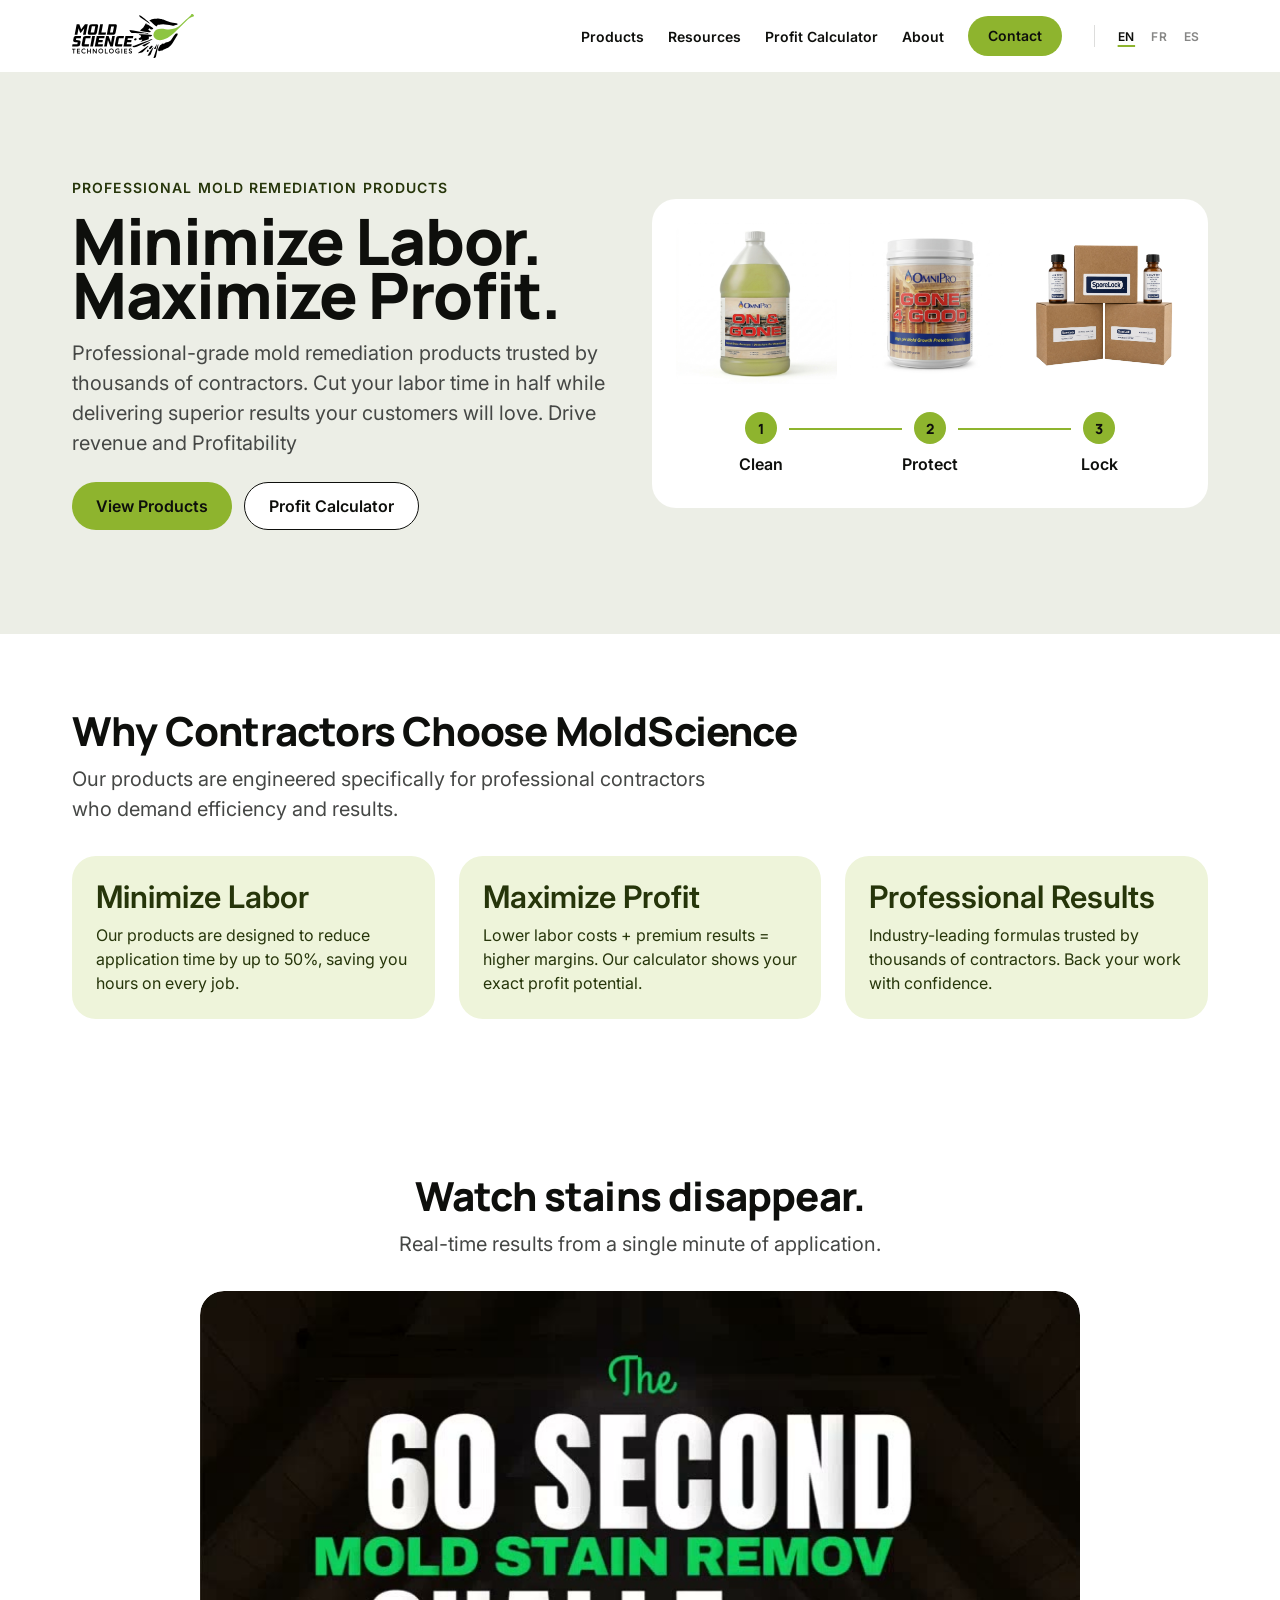
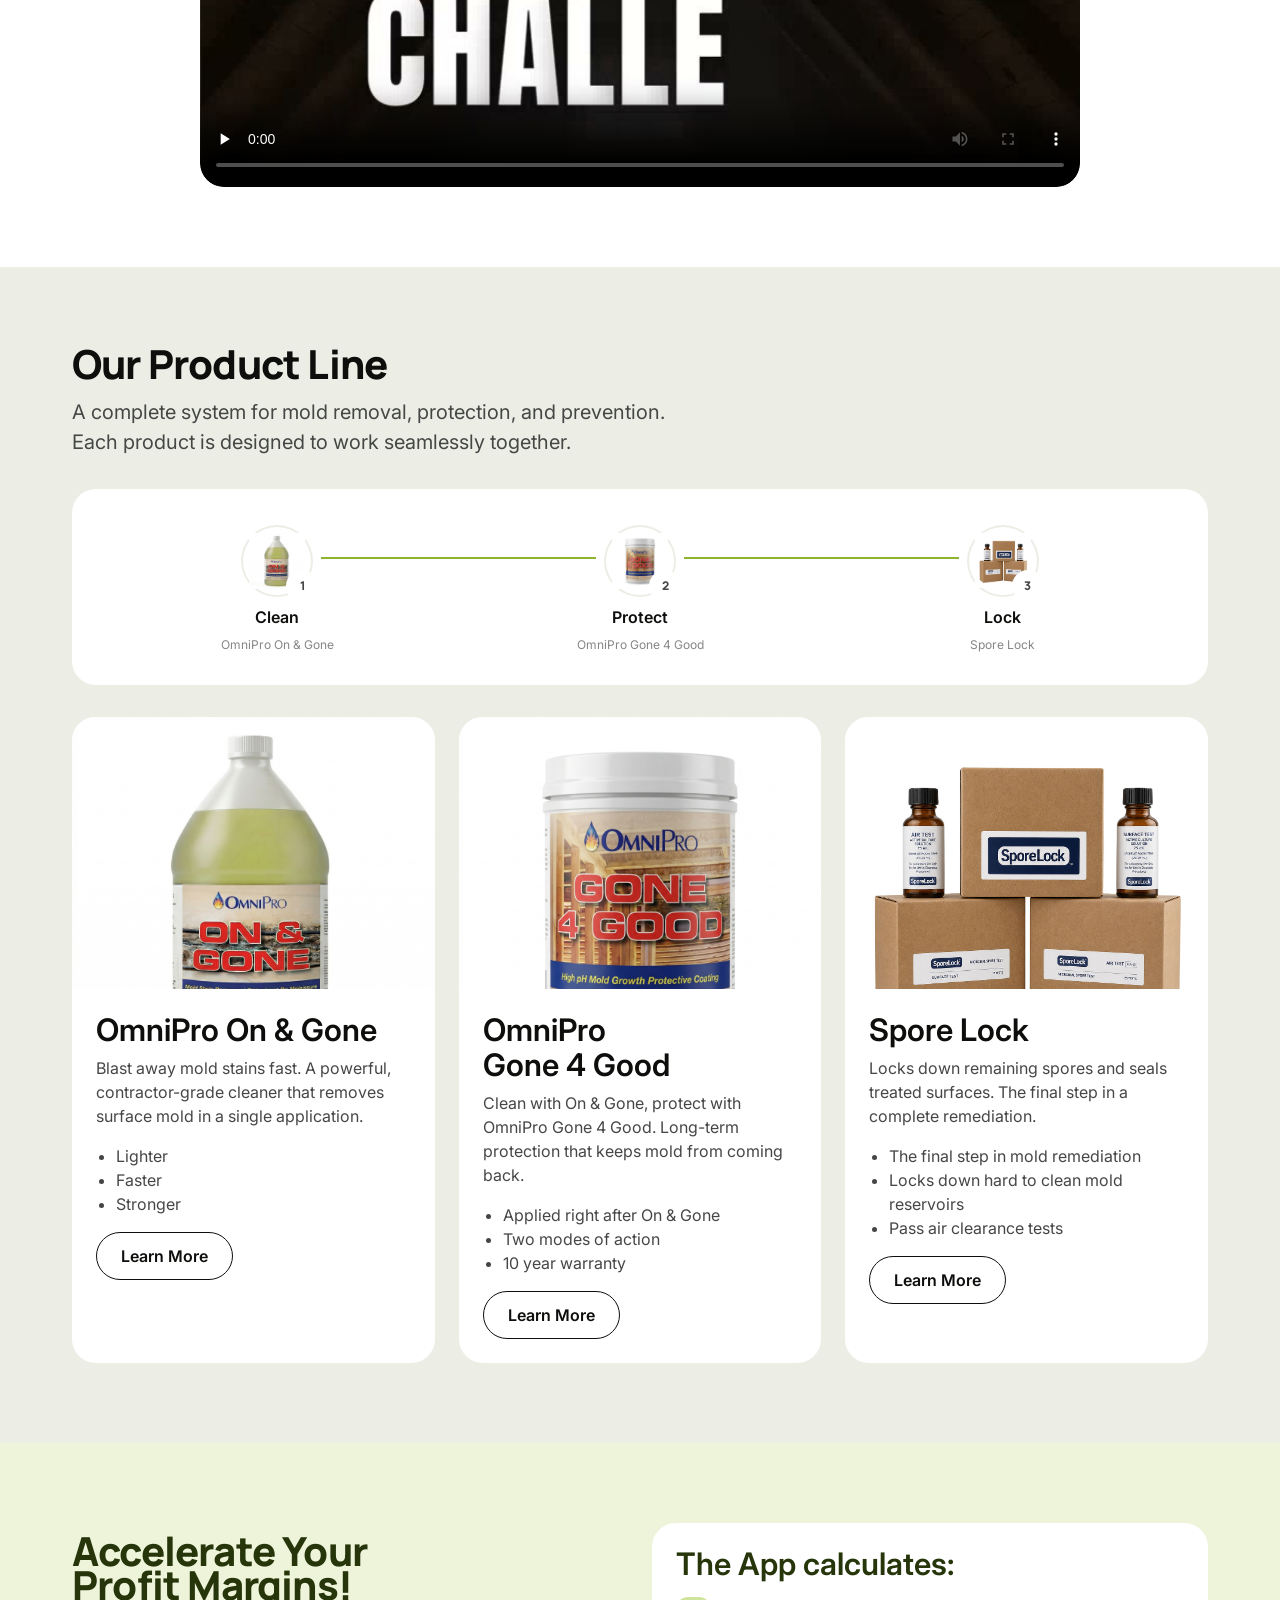
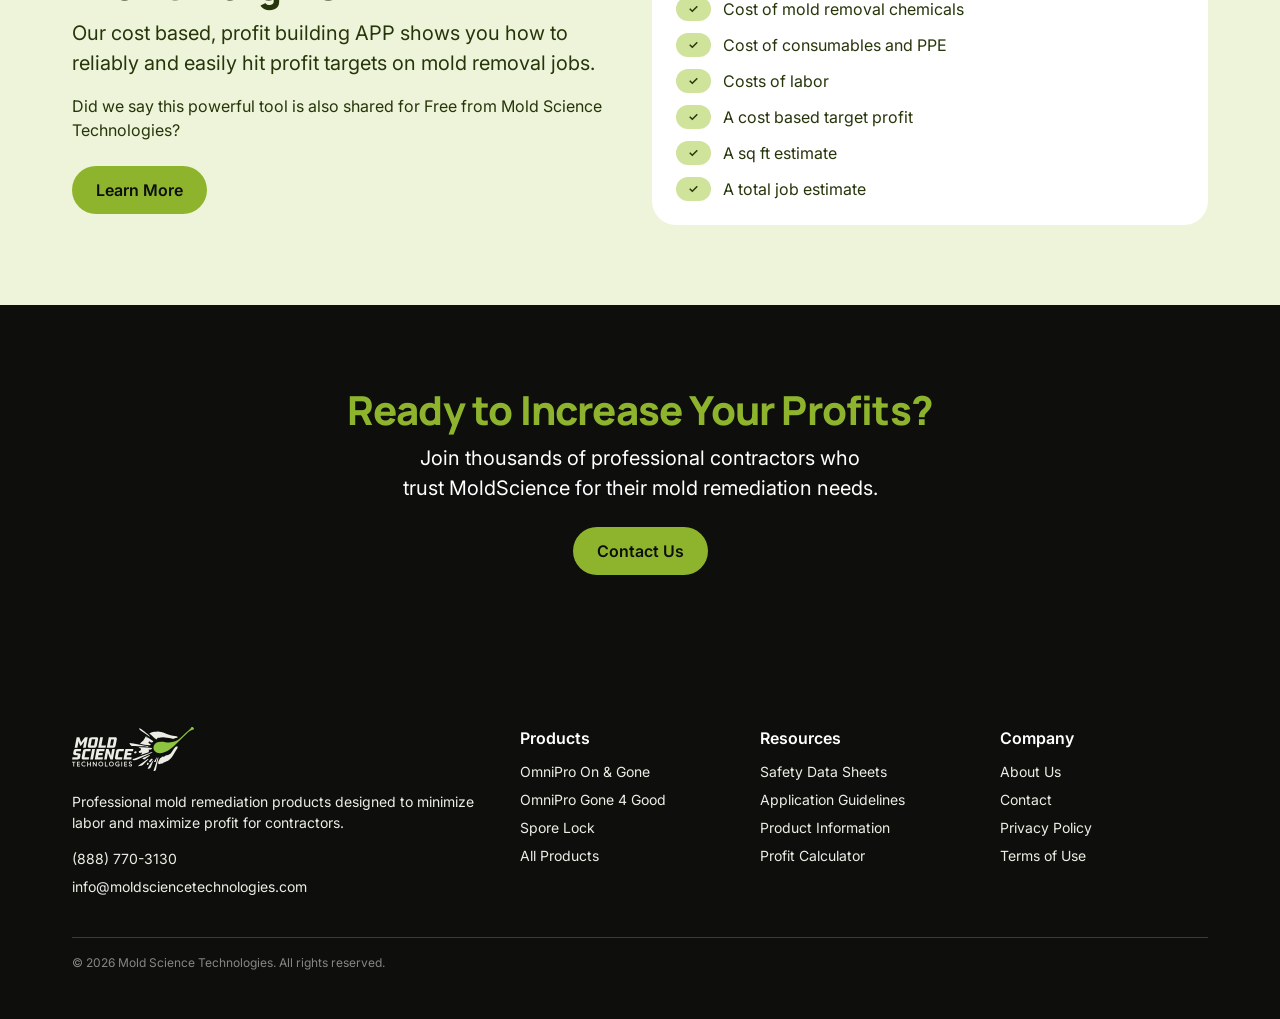
==== commit 0917ecdf: "Add Privacy Policy and Terms of Use, linked under Company in the footer - privacy.html: what is coll" ====
--- a/index.html
+++ b/index.html
@@ -228,6 +228,8 @@
 <ul>
 <li><a data-i18n="about_us_c887" href="/about">About Us</a></li>
 <li><a data-i18n="contact_b374" href="/contact">Contact</a></li>
+<li><a data-i18n="privacy_policy_ba9c" href="/privacy">Privacy Policy</a></li>
+<li><a data-i18n="terms_of_use_1c78" href="/terms">Terms of Use</a></li>
 </ul>
 </div>
 </div>
--- a/styles/motion.css
+++ b/styles/motion.css
@@ -17,7 +17,7 @@
 .card { transition: transform var(--dur-med) var(--ease-spring), background-color var(--dur-med) var(--ease-spring); }
 .card--media img { transition: transform var(--dur-slow) var(--ease-out-expo); }
 /* Product figures in padded cards need rounded image corners on every edge. */
-.card:not(.card--media) > .card-figure > img { border-radius: var(--radius-card); }
+
 .btn { transition: background-color var(--dur-fast) var(--ease-out-expo), transform var(--dur-fast) var(--ease-out-expo); }
 .btn:active { transform: scale(0.97); }
 
@@ -112,6 +112,8 @@
   --hero-scrim: linear-gradient(100deg, rgba(14,15,12,.94) 0%, rgba(14,15,12,.78) 45%, rgba(14,15,12,.42) 100%);
 }
 .hero-attic__content, .hero-photo > .container { width: 100%; }
+/* the copy column keeps its comfortable measure; the grid handles the split */
+.hero-attic__content.grid > div > * { max-width: 680px; }
 .hero-attic__content > * { max-width: 680px; }
 .hero-attic h1, .hero-photo h1 { color: white; }
 .hero-attic .eyebrow, .hero-photo .eyebrow { color: var(--primary-neutral); }
@@ -386,13 +388,14 @@
 /* Loading state: a shimmer sits BEHIND the image and is covered once it paints.
    Deliberately never hides the image itself — if this JS ever fails to run, the
    worst case is an unseen shimmer, not missing content. */
-.media-frame, .card-figure, .result-image {
+/* The gradient is scoped to the loading state only. Applying it unconditionally
+   made it visible around object-fit:contain product shots, which read as a
+   stray off-colour panel behind the bottle. */
+html.js .card-figure:has(img[loading="lazy"]:not(.is-loaded)),
+html.js .result-image:has(img[loading="lazy"]:not(.is-loaded)),
+html.js .media-frame:has(img[loading="lazy"]:not(.is-loaded)) {
   background-image: linear-gradient(100deg, var(--canvas-soft) 30%, #f4f5f0 50%, var(--canvas-soft) 70%);
   background-size: 220% 100%;
-}
-html.js .is-loading .media-frame,
-html.js .card-figure:has(img[loading="lazy"]:not(.is-loaded)),
-html.js .result-image:has(img[loading="lazy"]:not(.is-loaded)) {
   animation: skeleton-sweep 1400ms linear infinite;
 }
 @keyframes skeleton-sweep {
@@ -461,3 +464,68 @@
 .hero-photo .card { background: var(--canvas); color: var(--body); }
 .hero-photo .card h1, .hero-photo .card h2, .hero-photo .card h3 { color: var(--ink); }
 .hero-photo .availability-note { background: rgba(255,255,255,.12); color: var(--canvas); }
+
+/* Product figures: the figure owns the corner radius and clips its image, so an
+   image radius can never disagree with the panel it sits in. */
+.card-figure { overflow: hidden; }
+.card-figure > img { border-radius: 0 !important; }
+
+/* --- Typography: no orphan words on centred copy --- */
+h1, h2, h3, .display-mega, .display-xxl, .display-xl, .display-md, .display-sm {
+  text-wrap: balance;
+}
+.center p, .band--dark p, .body-lg, blockquote p { text-wrap: pretty; }
+/* the dark CTA lead was breaking one word onto its own line */
+.band--dark .center p, .band--dark .container.center p {
+  max-width: 46ch;
+  margin-inline: auto;
+  text-wrap: balance;
+}
+
+/* --- Language switcher: green is reserved for CTAs and the step rail
+   (see tokens.css), so the active state is ink and it is separated from the
+   Contact button rather than sitting flush against it. --- */
+.nav-lang { margin-left: var(--sp-2); padding-left: var(--sp-4); position: relative; }
+.nav-lang::before {
+  content: "";
+  position: absolute;
+  left: 0;
+  top: 50%;
+  transform: translateY(-50%);
+  width: 1px;
+  height: 22px;
+  background: rgba(14, 15, 12, .14);
+}
+.lang-switch { background: transparent; padding: 0; gap: 0; }
+.lang-switch__btn {
+  min-height: 28px;
+  padding: 0 var(--sp-2);
+  color: var(--mute);
+  letter-spacing: .06em;
+}
+.lang-switch__btn.is-active {
+  background: transparent;
+  color: var(--ink);
+  text-decoration: underline;
+  text-decoration-color: var(--primary);
+  text-decoration-thickness: 2px;
+  text-underline-offset: 4px;
+}
+@media (hover: hover) {
+  .lang-switch__btn:not(.is-active):hover { background: transparent; color: var(--ink); }
+}
+@media (max-width: 900px) {
+  .nav-lang { margin-left: 0; padding-left: 0; }
+  .nav-lang::before { display: none; }
+}
+
+/* ==========================================================================
+   Legal pages (privacy, terms) — long-form reading measure
+   ========================================================================== */
+.legal-prose { max-width: 68ch; }
+.legal-prose h2 { margin-top: var(--sp-12); }
+.legal-prose h2:first-child { margin-top: 0; }
+.legal-prose p, .legal-prose ul { margin-bottom: var(--sp-4); }
+.legal-prose ul { padding-left: var(--sp-6); display: grid; gap: var(--sp-2); }
+.legal-prose a { text-decoration: underline; text-decoration-color: var(--primary); text-underline-offset: 3px; }
+.legal-prose .caption { margin-top: var(--sp-12); padding-top: var(--sp-6); border-top: 1px solid var(--canvas-soft); }
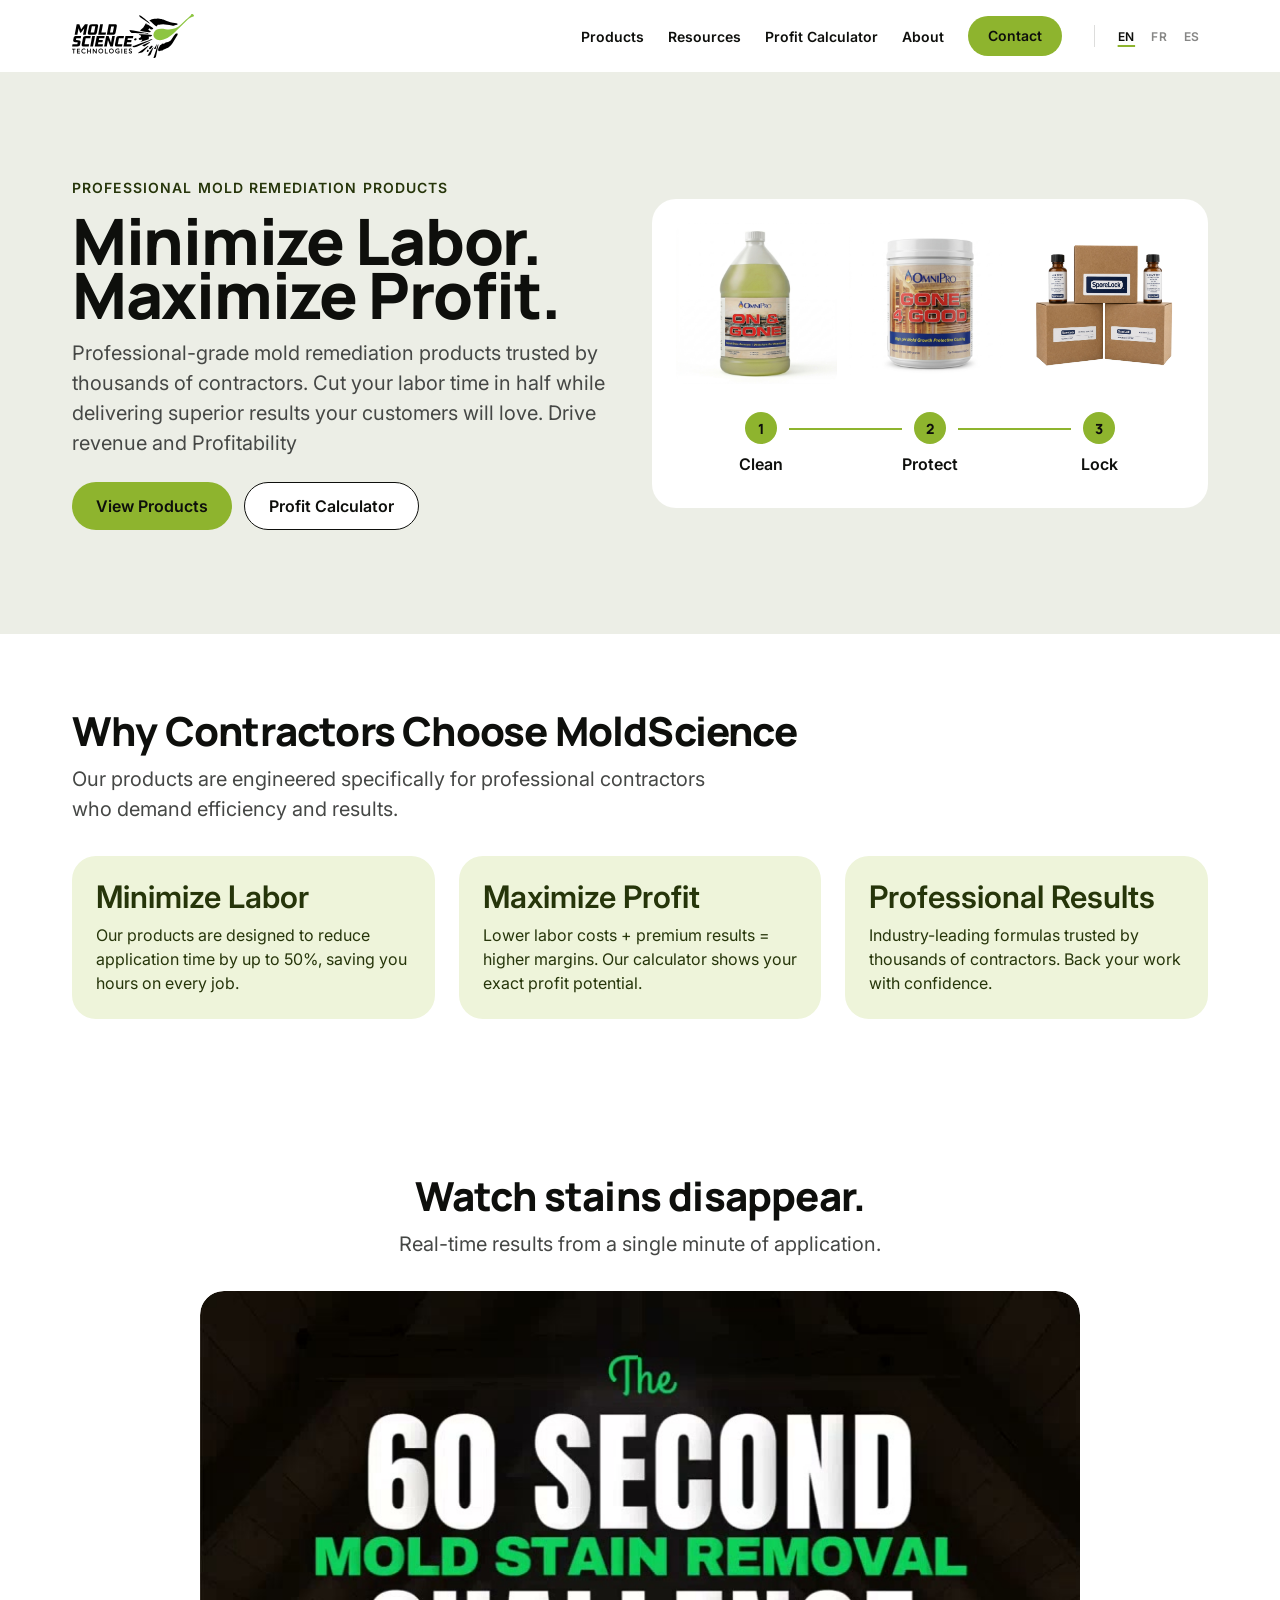
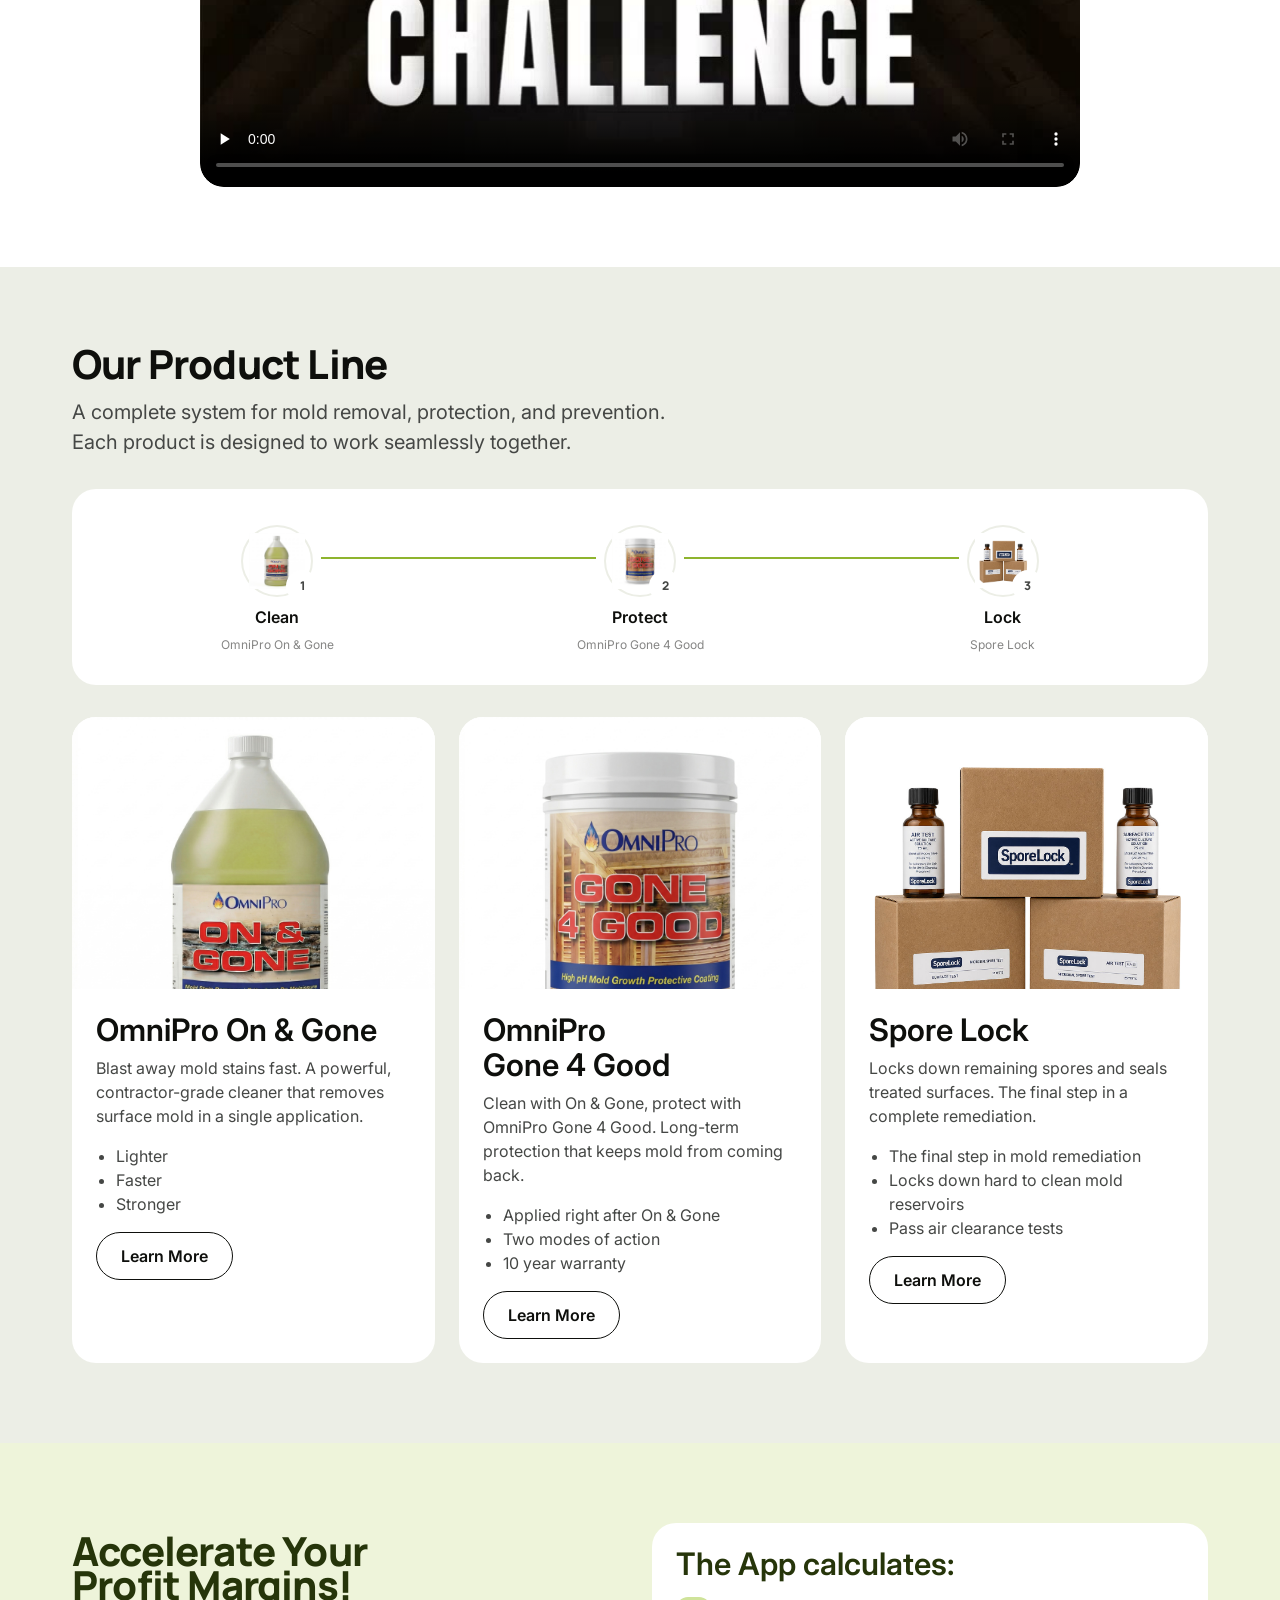
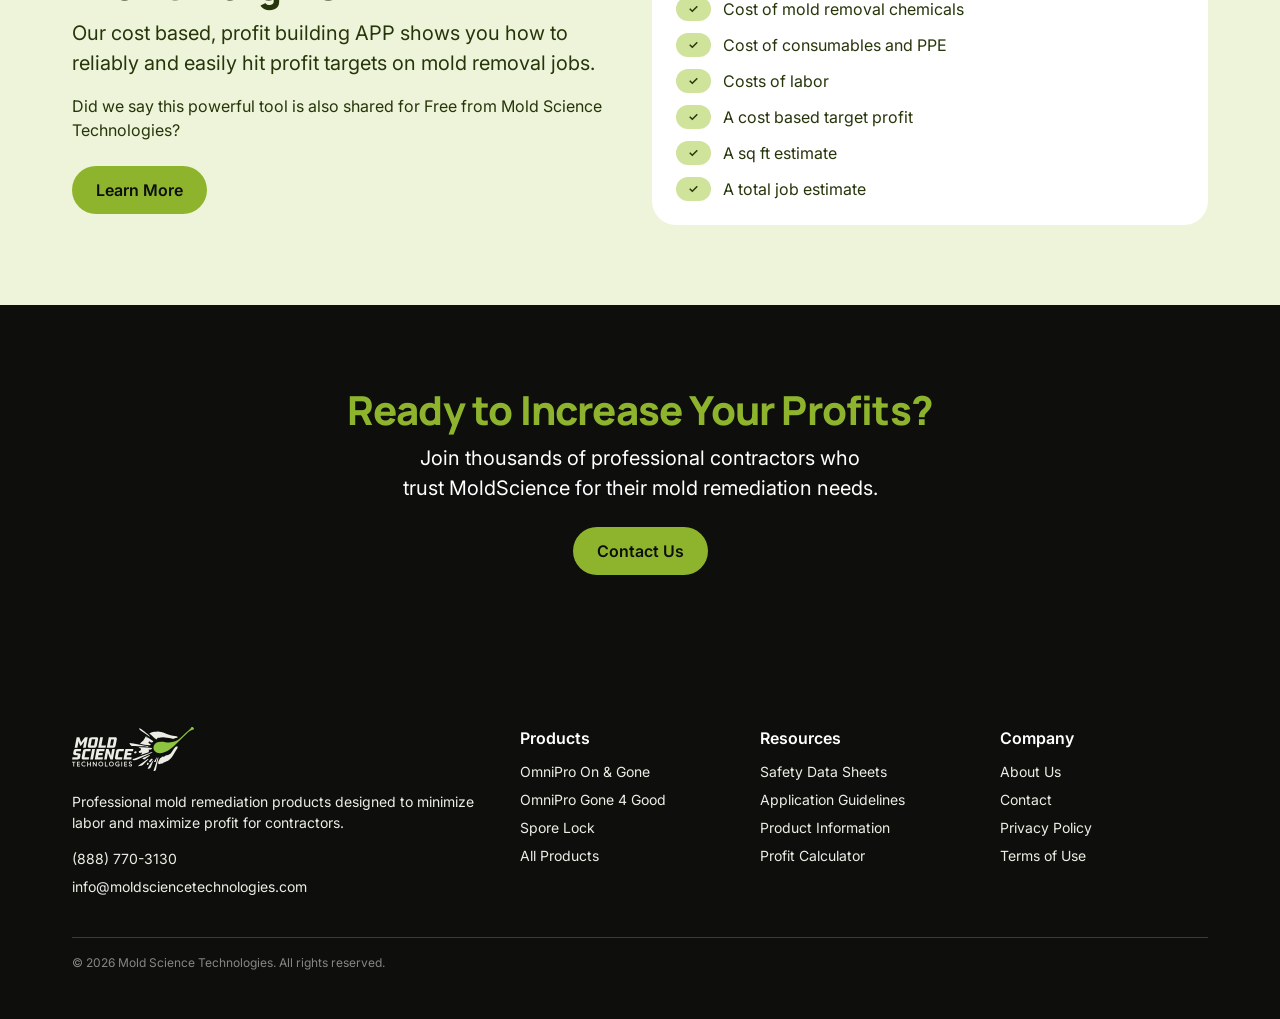
==== commit c34ccea2: "Install Vercel Web Analytics ## Vercel Web Analytics Implementation  Successfully installed and conf" ====
--- a/index.html
+++ b/index.html
@@ -14,9 +14,34 @@
 <link href="https://moldsciencetechnologies.vercel.app/?lang=fr" hreflang="fr-CA" rel="alternate"/>
 <link href="https://moldsciencetechnologies.vercel.app/?lang=es" hreflang="es" rel="alternate"/>
 <link href="https://moldsciencetechnologies.vercel.app/" hreflang="x-default" rel="alternate"/>
+<!-- seo:start -->
+<link href="https://moldsciencetechnologies.vercel.app/" rel="canonical"/>
+<meta content="website" property="og:type"/>
+<meta content="Mold Science Technologies" property="og:site_name"/>
+<meta content="https://moldsciencetechnologies.vercel.app/" property="og:url"/>
+<meta content="Mold Science Technologies — Professional Mold Remediation Products" property="og:title"/>
+<meta content="Professional-grade mold remediation products trusted by thousands of contractors. Cut your labor time in half while delivering superior results." property="og:description"/>
+<meta content="https://moldsciencetechnologies.vercel.app/assets/img/og-default.jpg" property="og:image"/>
+<meta content="1200" property="og:image:width"/>
+<meta content="630" property="og:image:height"/>
+<meta content="Mold Science Technologies — Professional Mold Remediation Products" property="og:image:alt"/>
+<meta content="en_CA" property="og:locale"/>
+<meta content="fr_CA" property="og:locale:alternate"/>
+<meta content="es_MX" property="og:locale:alternate"/>
+<meta content="summary_large_image" name="twitter:card"/>
+<meta content="Mold Science Technologies — Professional Mold Remediation Products" name="twitter:title"/>
+<meta content="Professional-grade mold remediation products trusted by thousands of contractors. Cut your labor time in half while delivering superior results." name="twitter:description"/>
+<meta content="https://moldsciencetechnologies.vercel.app/assets/img/og-default.jpg" name="twitter:image"/>
+<script type="application/ld+json">{"@context":"https://schema.org","@type":"Organization","name":"Mold Science Technologies","alternateName":"MoldScience","url":"https://moldsciencetechnologies.vercel.app/","logo":"https://moldsciencetechnologies.vercel.app/assets/img/logo.svg","description":"Manufacturer of professional-grade mold remediation products for remediation and restoration contractors.","telephone":"+1-888-770-3130","email":"info@moldsciencetechnologies.com","contactPoint":[{"@type":"ContactPoint","telephone":"+1-888-770-3130","email":"info@moldsciencetechnologies.com","contactType":"sales","availableLanguage":["en","fr"],"areaServed":["CA","US"]}]}</script>
+<!-- seo:end -->
 <link href="/styles/tokens.css" rel="stylesheet"/>
 <link href="/styles/site.css" rel="stylesheet"/>
 <link href="/styles/motion.css" rel="stylesheet"/>
+<!-- Vercel Web Analytics -->
+<script>
+  window.va = window.va || function () { (window.vaq = window.vaq || []).push(arguments); };
+</script>
+<script defer src="/_vercel/insights/script.js"></script>
 </head>
 <body>
 <header class="nav">
--- a/styles/motion.css
+++ b/styles/motion.css
@@ -529,3 +529,30 @@
 .legal-prose ul { padding-left: var(--sp-6); display: grid; gap: var(--sp-2); }
 .legal-prose a { text-decoration: underline; text-decoration-color: var(--primary); text-underline-offset: 3px; }
 .legal-prose .caption { margin-top: var(--sp-12); padding-top: var(--sp-6); border-top: 1px solid var(--canvas-soft); }
+
+/* consent / anti-bot checkbox on the app request form */
+.consent-check {
+  display: flex;
+  align-items: center;
+  gap: var(--sp-3);
+  margin: var(--sp-5) 0;
+  font-size: var(--body-sm-size);
+  font-weight: 600;
+  color: var(--ink);
+  cursor: pointer;
+}
+.consent-check input {
+  width: 22px;
+  height: 22px;
+  flex: none;
+  accent-color: var(--primary);
+  cursor: pointer;
+}
+
+/* testimonial: discrete quoted lines, not one merged sentence */
+.results-quote .quote-line {
+  font-size: var(--body-lg-size);
+  line-height: var(--body-lg-line);
+  margin-bottom: var(--sp-4);
+}
+.results-quote .quote-line:last-of-type { margin-bottom: var(--sp-6); }
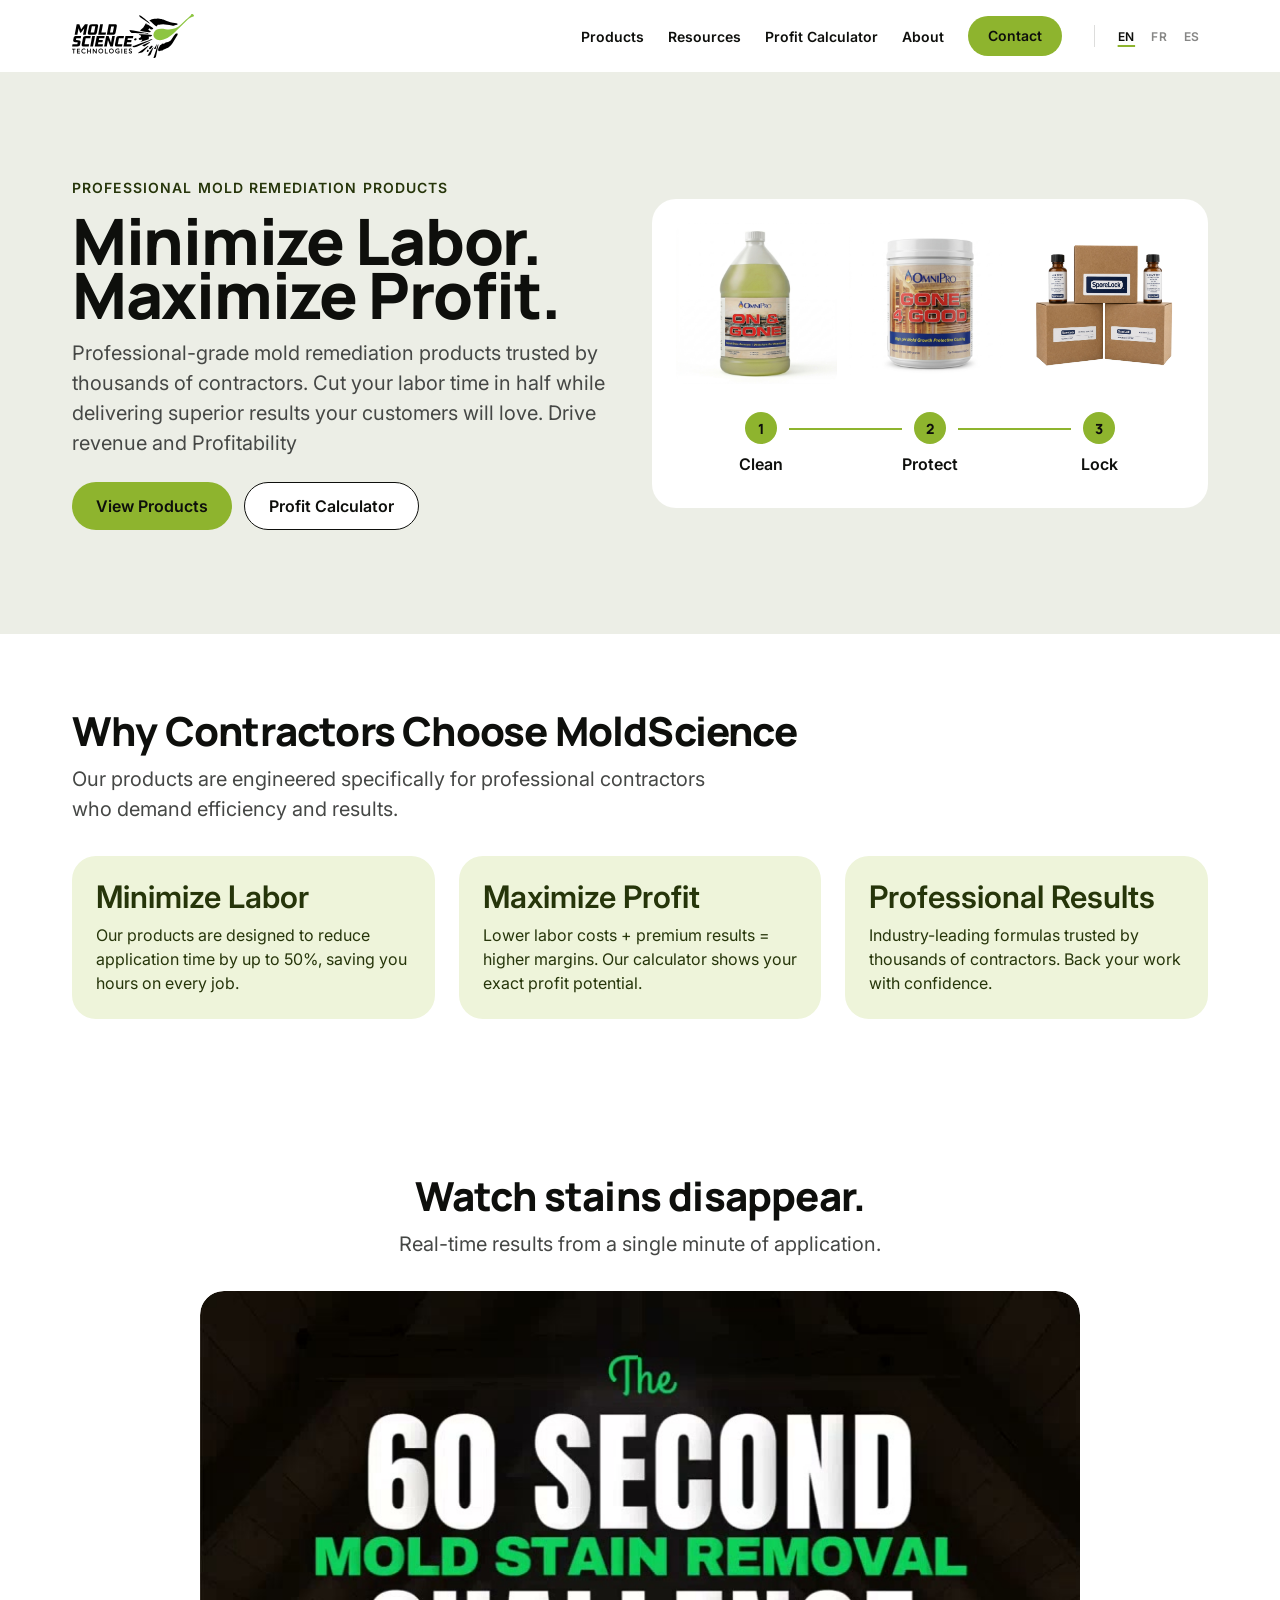
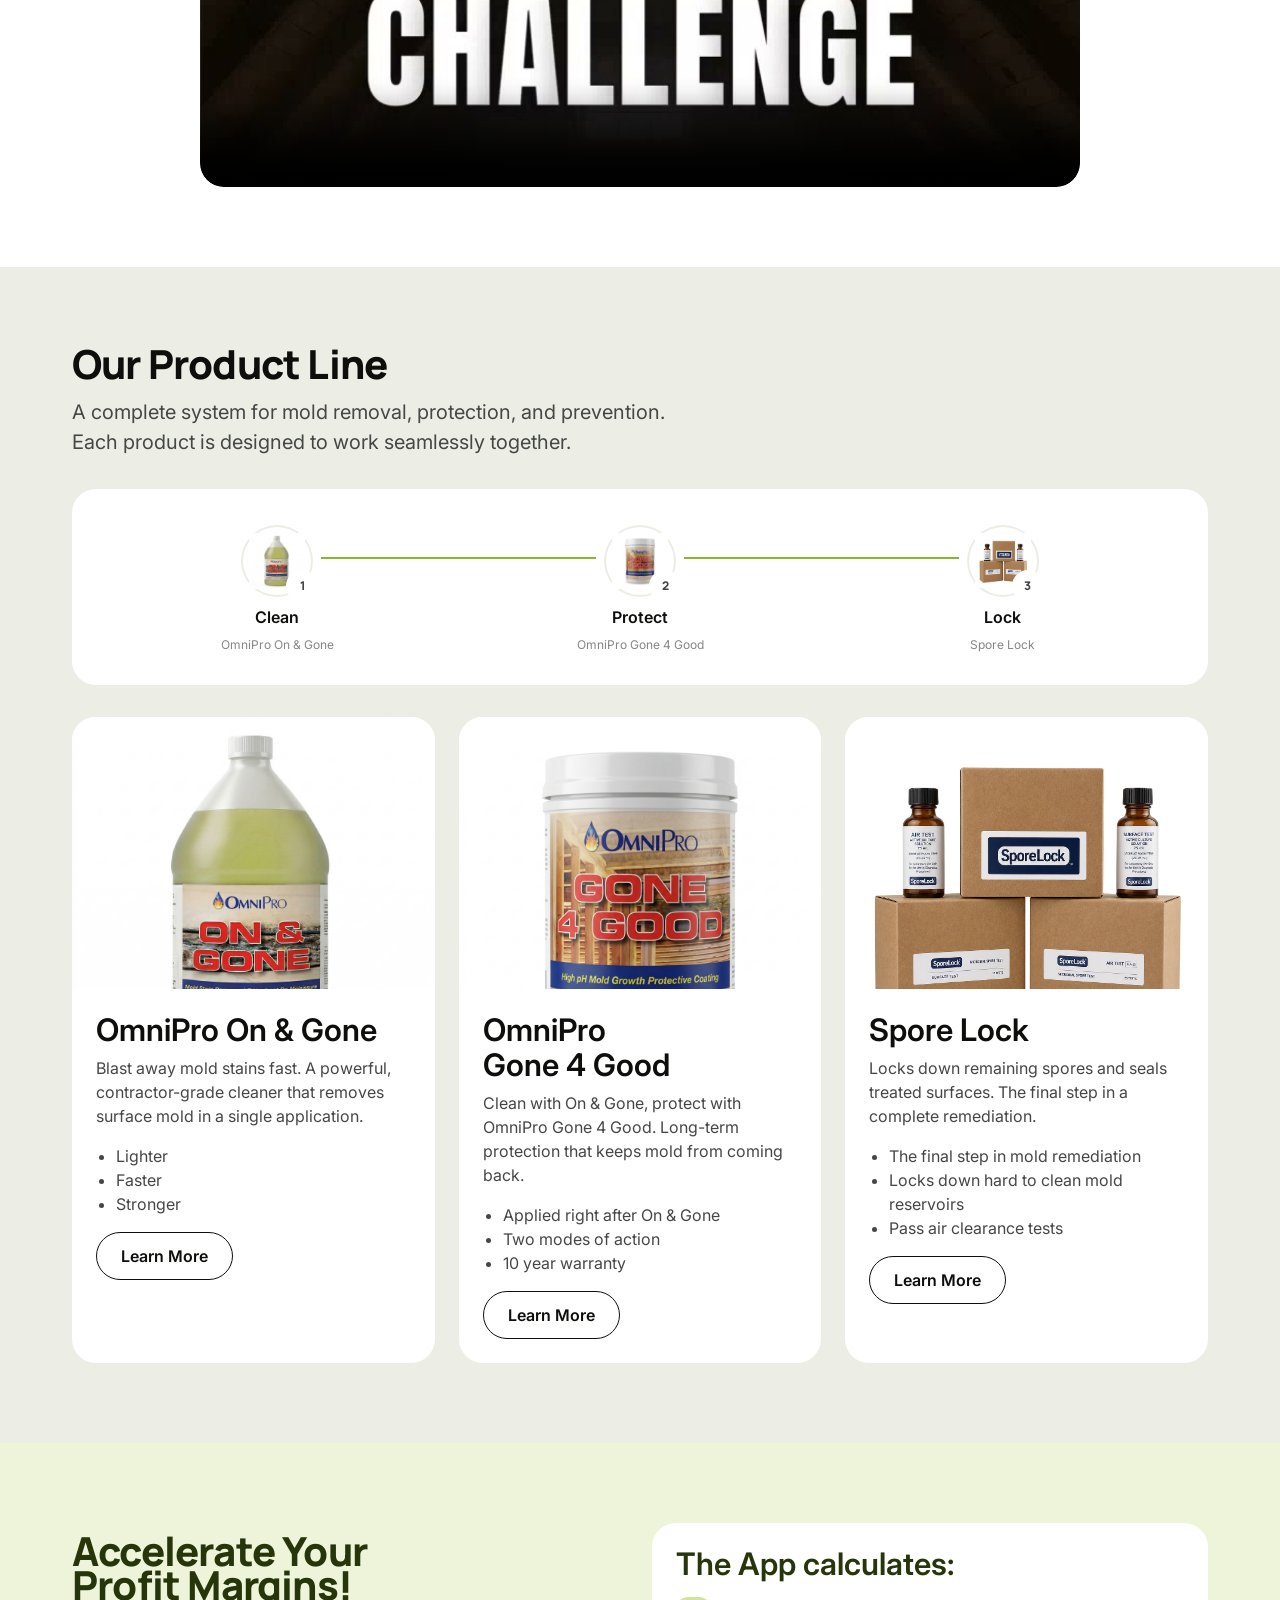
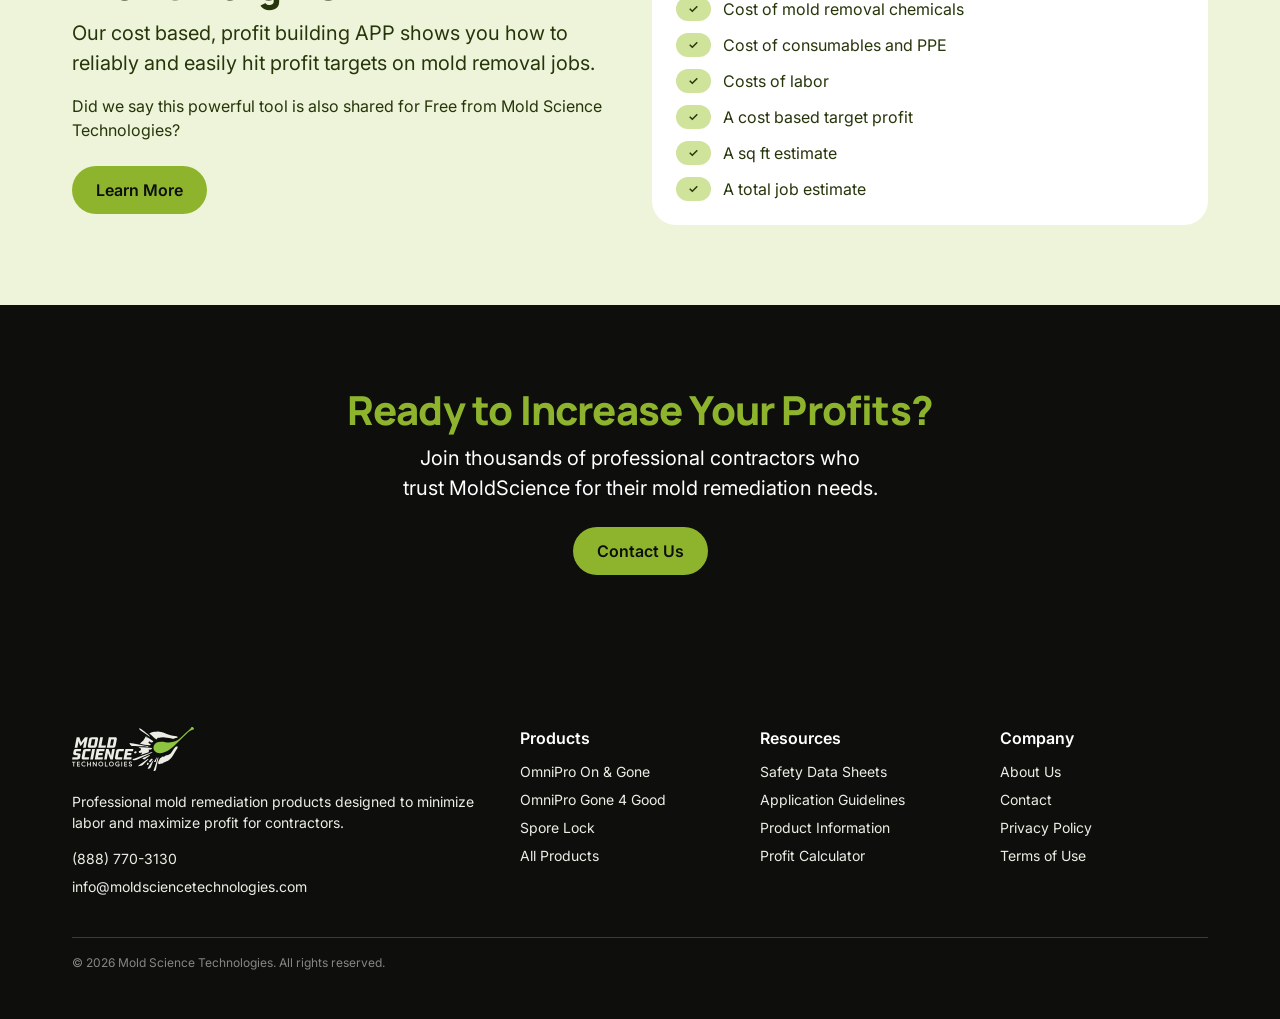
==== commit 0fb26eca: "Merge c34ccea26055745151ed60eeb5bc5e8b66d018af into 287cedc1cc5510bc99a3c7f13325640f017a6427" ====
--- a/index.html
+++ b/index.html
@@ -10,18 +10,18 @@
 <link href="https://fonts.googleapis.com" rel="preconnect"/>
 <link crossorigin="" href="https://fonts.gstatic.com" rel="preconnect"/>
 <link href="https://fonts.googleapis.com/css2?family=Manrope:wght@800&amp;family=Inter:wght@400;600&amp;display=swap" rel="stylesheet"/>
-<link href="https://moldsciencetechnologies.vercel.app/" hreflang="en" rel="alternate"/>
-<link href="https://moldsciencetechnologies.vercel.app/?lang=fr" hreflang="fr-CA" rel="alternate"/>
-<link href="https://moldsciencetechnologies.vercel.app/?lang=es" hreflang="es" rel="alternate"/>
-<link href="https://moldsciencetechnologies.vercel.app/" hreflang="x-default" rel="alternate"/>
+<link href="https://www.moldsciencetechnologies.com/" hreflang="en" rel="alternate"/>
+<link href="https://www.moldsciencetechnologies.com/?lang=fr" hreflang="fr-CA" rel="alternate"/>
+<link href="https://www.moldsciencetechnologies.com/?lang=es" hreflang="es" rel="alternate"/>
+<link href="https://www.moldsciencetechnologies.com/" hreflang="x-default" rel="alternate"/>
 <!-- seo:start -->
-<link href="https://moldsciencetechnologies.vercel.app/" rel="canonical"/>
+<link href="https://www.moldsciencetechnologies.com/" rel="canonical"/>
 <meta content="website" property="og:type"/>
 <meta content="Mold Science Technologies" property="og:site_name"/>
-<meta content="https://moldsciencetechnologies.vercel.app/" property="og:url"/>
+<meta content="https://www.moldsciencetechnologies.com/" property="og:url"/>
 <meta content="Mold Science Technologies — Professional Mold Remediation Products" property="og:title"/>
 <meta content="Professional-grade mold remediation products trusted by thousands of contractors. Cut your labor time in half while delivering superior results." property="og:description"/>
-<meta content="https://moldsciencetechnologies.vercel.app/assets/img/og-default.jpg" property="og:image"/>
+<meta content="https://www.moldsciencetechnologies.com/assets/img/og-default.jpg" property="og:image"/>
 <meta content="1200" property="og:image:width"/>
 <meta content="630" property="og:image:height"/>
 <meta content="Mold Science Technologies — Professional Mold Remediation Products" property="og:image:alt"/>
@@ -31,8 +31,8 @@
 <meta content="summary_large_image" name="twitter:card"/>
 <meta content="Mold Science Technologies — Professional Mold Remediation Products" name="twitter:title"/>
 <meta content="Professional-grade mold remediation products trusted by thousands of contractors. Cut your labor time in half while delivering superior results." name="twitter:description"/>
-<meta content="https://moldsciencetechnologies.vercel.app/assets/img/og-default.jpg" name="twitter:image"/>
-<script type="application/ld+json">{"@context":"https://schema.org","@type":"Organization","name":"Mold Science Technologies","alternateName":"MoldScience","url":"https://moldsciencetechnologies.vercel.app/","logo":"https://moldsciencetechnologies.vercel.app/assets/img/logo.svg","description":"Manufacturer of professional-grade mold remediation products for remediation and restoration contractors.","telephone":"+1-888-770-3130","email":"info@moldsciencetechnologies.com","contactPoint":[{"@type":"ContactPoint","telephone":"+1-888-770-3130","email":"info@moldsciencetechnologies.com","contactType":"sales","availableLanguage":["en","fr"],"areaServed":["CA","US"]}]}</script>
+<meta content="https://www.moldsciencetechnologies.com/assets/img/og-default.jpg" name="twitter:image"/>
+<script type="application/ld+json">{"@context":"https://schema.org","@type":"Organization","name":"Mold Science Technologies","alternateName":"MoldScience","url":"https://www.moldsciencetechnologies.com/","logo":"https://www.moldsciencetechnologies.com/assets/img/logo.svg","description":"Manufacturer of professional-grade mold remediation products for remediation and restoration contractors.","telephone":"+1-888-770-3130","email":"info@moldsciencetechnologies.com","contactPoint":[{"@type":"ContactPoint","telephone":"+1-888-770-3130","email":"info@moldsciencetechnologies.com","contactType":"sales","availableLanguage":["en","fr"],"areaServed":["CA","US"]}]}</script>
 <!-- seo:end -->
 <link href="/styles/tokens.css" rel="stylesheet"/>
 <link href="/styles/site.css" rel="stylesheet"/>
--- a/styles/site.css
+++ b/styles/site.css
@@ -394,3 +394,9 @@
 .stack > * + * { margin-top: var(--sp-4); }
 .cluster { display: flex; flex-wrap: wrap; gap: var(--sp-3); align-items: center; }
 .center { text-align: center; }
+
+/* Post-submit state for the app request form: fields and button are replaced
+   by the logo and a thank-you note. */
+.form-done { display: grid; gap: var(--sp-4); justify-items: start; }
+.form-done[hidden] { display: none; }
+.form-done-logo { height: 44px; width: auto; }
--- a/styles/motion.css
+++ b/styles/motion.css
@@ -1,7 +1,10 @@
 :root {
   --ease-out-expo: cubic-bezier(0.22, 1, 0.36, 1);
   --ease-spring: cubic-bezier(0.32, 0.72, 0, 1);
+  --dur-press: 140ms;
   --dur-fast: 180ms;
+  --dur-menu: 200ms;
+  --dur-hover: 280ms;
   --dur-med: 500ms;
   --dur-slow: 700ms;
 }
@@ -13,12 +16,18 @@
   transition: opacity var(--dur-slow) var(--ease-out-expo), transform var(--dur-slow) var(--ease-out-expo);
   transition-delay: calc(var(--reveal-i, 0) * 70ms);
 }
-
-.card { transition: transform var(--dur-med) var(--ease-spring), background-color var(--dur-med) var(--ease-spring); }
+/* One reveal per visual unit. A [data-reveal] nested inside another rides its
+   parent's entrance instead of fading and translating a second time (that
+   double-moved card content by 40px). The observer still tags it .is-visible,
+   so the step rail's own connector draw keeps working. */
+html.js [data-reveal] [data-reveal],
+html.js [data-reveal] [data-reveal].is-visible { opacity: 1; transform: none; transition: none; }
+
+.card { transition: transform var(--dur-hover) var(--ease-spring), background-color var(--dur-hover) var(--ease-spring); }
 .card--media img { transition: transform var(--dur-slow) var(--ease-out-expo); }
 /* Product figures in padded cards need rounded image corners on every edge. */
 
-.btn { transition: background-color var(--dur-fast) var(--ease-out-expo), transform var(--dur-fast) var(--ease-out-expo); }
+.btn { transition: background-color var(--dur-fast) var(--ease-out-expo), transform var(--dur-press) var(--ease-out-expo); }
 .btn:active { transform: scale(0.97); }
 
 .nav {
@@ -45,12 +54,13 @@
   background-size: 0 2px;
   transition: background-size 240ms var(--ease-out-expo);
 }
-.nav-links a:not(.btn):hover,
 .nav-links a:not(.btn):focus-visible,
 .nav-links a:not(.btn)[aria-current="page"] {
   background-size: 100% 2px;
   text-decoration: none;
 }
+/* Neutralise site.css's tap-triggered underline; the drawn underline is hover-gated below. */
+.nav-links a:not(.btn):hover { text-decoration: none; }
 
 html.js .steprail[data-reveal] li + li::before { transform: scaleX(0); transform-origin: left; }
 html.js .steprail[data-reveal] .node { opacity: 0; transform: scale(0.6); }
@@ -70,6 +80,10 @@
   a.card:hover, .card--link:hover { transform: translateY(-4px); }
   .card--media:hover img { transform: scale(1.03); }
   .btn--primary:hover { transform: translateY(-1px); }
+  .nav-links a:not(.btn):hover { background-size: 100% 2px; }
+  /* The hover lift above out-ranks .btn:active, so the press must be restated
+     here or primary buttons never compress under a mouse. */
+  .btn:hover:active { transform: scale(0.97); }
 }
 
 @media (prefers-reduced-motion: reduce) {
@@ -213,8 +227,8 @@
   color: inherit;
   padding: var(--sp-2);
   border-radius: var(--radius-input);
-  transition: transform var(--dur-med) var(--ease-spring),
-              background-color var(--dur-med) var(--ease-out-expo);
+  transition: transform var(--dur-hover) var(--ease-spring),
+              background-color var(--dur-hover) var(--ease-out-expo);
 }
 .step-figure {
   position: relative;
@@ -225,8 +239,8 @@
   display: grid;
   place-items: center;
   box-shadow: inset 0 0 0 2px var(--canvas-soft);
-  transition: box-shadow var(--dur-med) var(--ease-out-expo),
-              transform var(--dur-med) var(--ease-spring);
+  transition: box-shadow var(--dur-hover) var(--ease-out-expo),
+              transform var(--dur-hover) var(--ease-spring);
 }
 .step-figure img { width: 78%; height: 78%; object-fit: contain; }
 .steprail .step-figure .node {
@@ -293,8 +307,8 @@
   color: var(--ink-deep);
   display: grid;
   place-items: center;
-  transition: transform var(--dur-med) var(--ease-spring),
-              background-color var(--dur-med) var(--ease-out-expo);
+  transition: transform var(--dur-hover) var(--ease-spring),
+              background-color var(--dur-hover) var(--ease-out-expo);
 }
 @media (hover: hover) {
   .check-item:hover .check-icon { transform: scale(1.06); background: var(--primary-neutral); }
@@ -522,7 +536,7 @@
 /* ==========================================================================
    Legal pages (privacy, terms) — long-form reading measure
    ========================================================================== */
-.legal-prose { max-width: 68ch; }
+.legal-prose { max-width: 100ch; }
 .legal-prose h2 { margin-top: var(--sp-12); }
 .legal-prose h2:first-child { margin-top: 0; }
 .legal-prose p, .legal-prose ul { margin-bottom: var(--sp-4); }
@@ -556,3 +570,62 @@
   margin-bottom: var(--sp-4);
 }
 .results-quote .quote-line:last-of-type { margin-bottom: var(--sp-6); }
+
+/* ==========================================================================
+   Polish pass (2026-09-29)
+   ========================================================================== */
+
+/* Mobile menu: it used to snap open via display:none. It now stays laid out and
+   fades/settles in (200ms) and out faster (120ms) — slow where the user is
+   deciding, fast where the system responds. visibility:hidden keeps the links
+   out of the tab order while closed; the delayed visibility flip lets the exit
+   finish before they vanish. */
+@media (max-width: 899px) {
+  .nav-links {
+    display: flex;
+    visibility: hidden;
+    opacity: 0;
+    transform: translateY(-6px);
+    transform-origin: top center;
+    pointer-events: none;
+    transition: opacity 120ms ease-out, transform 120ms ease-out, visibility 0s linear 120ms;
+  }
+  .nav.is-open .nav-links {
+    visibility: visible;
+    opacity: 1;
+    transform: none;
+    pointer-events: auto;
+    transition: opacity var(--dur-menu) var(--ease-out-expo), transform var(--dur-menu) var(--ease-out-expo), visibility 0s;
+  }
+}
+
+/* Hit areas: small pill controls keep their look but get a 44px target. */
+.lang-switch__btn, .lang-filter__btn { position: relative; }
+.lang-switch__btn::after { content: ""; position: absolute; inset: -8px 0; }
+.lang-filter__btn::after { content: ""; position: absolute; inset: -4px 0; }
+
+/* Touch: footer links were 17px tall, which is a miss-tap on a phone. */
+@media (pointer: coarse) {
+  .footer a:not(.footer-logo) { display: inline-block; padding-block: 10px; }
+  .footer li { margin-bottom: 0; }
+}
+
+/* Print: reveals only run for what was scrolled into view, so anything below the
+   fold printed as a blank page (SDS and product sheets get printed). */
+@media print {
+  html.js [data-reveal],
+  html.js .steprail[data-reveal] .node,
+  html.js .steprail[data-reveal] li + li::before {
+    opacity: 1 !important;
+    transform: none !important;
+    transition: none !important;
+  }
+}
+
+/* Reduced motion keeps colour feedback and drops movement. */
+@media (prefers-reduced-motion: reduce) {
+  .card, .btn, .card--media img { transition-property: background-color, opacity; }
+  a.card:hover, .card--link:hover, .card--media:hover img,
+  .btn--primary:hover, .btn:hover:active, .btn:active { transform: none; }
+  .nav-links, .nav.is-open .nav-links { transform: none; }
+}
